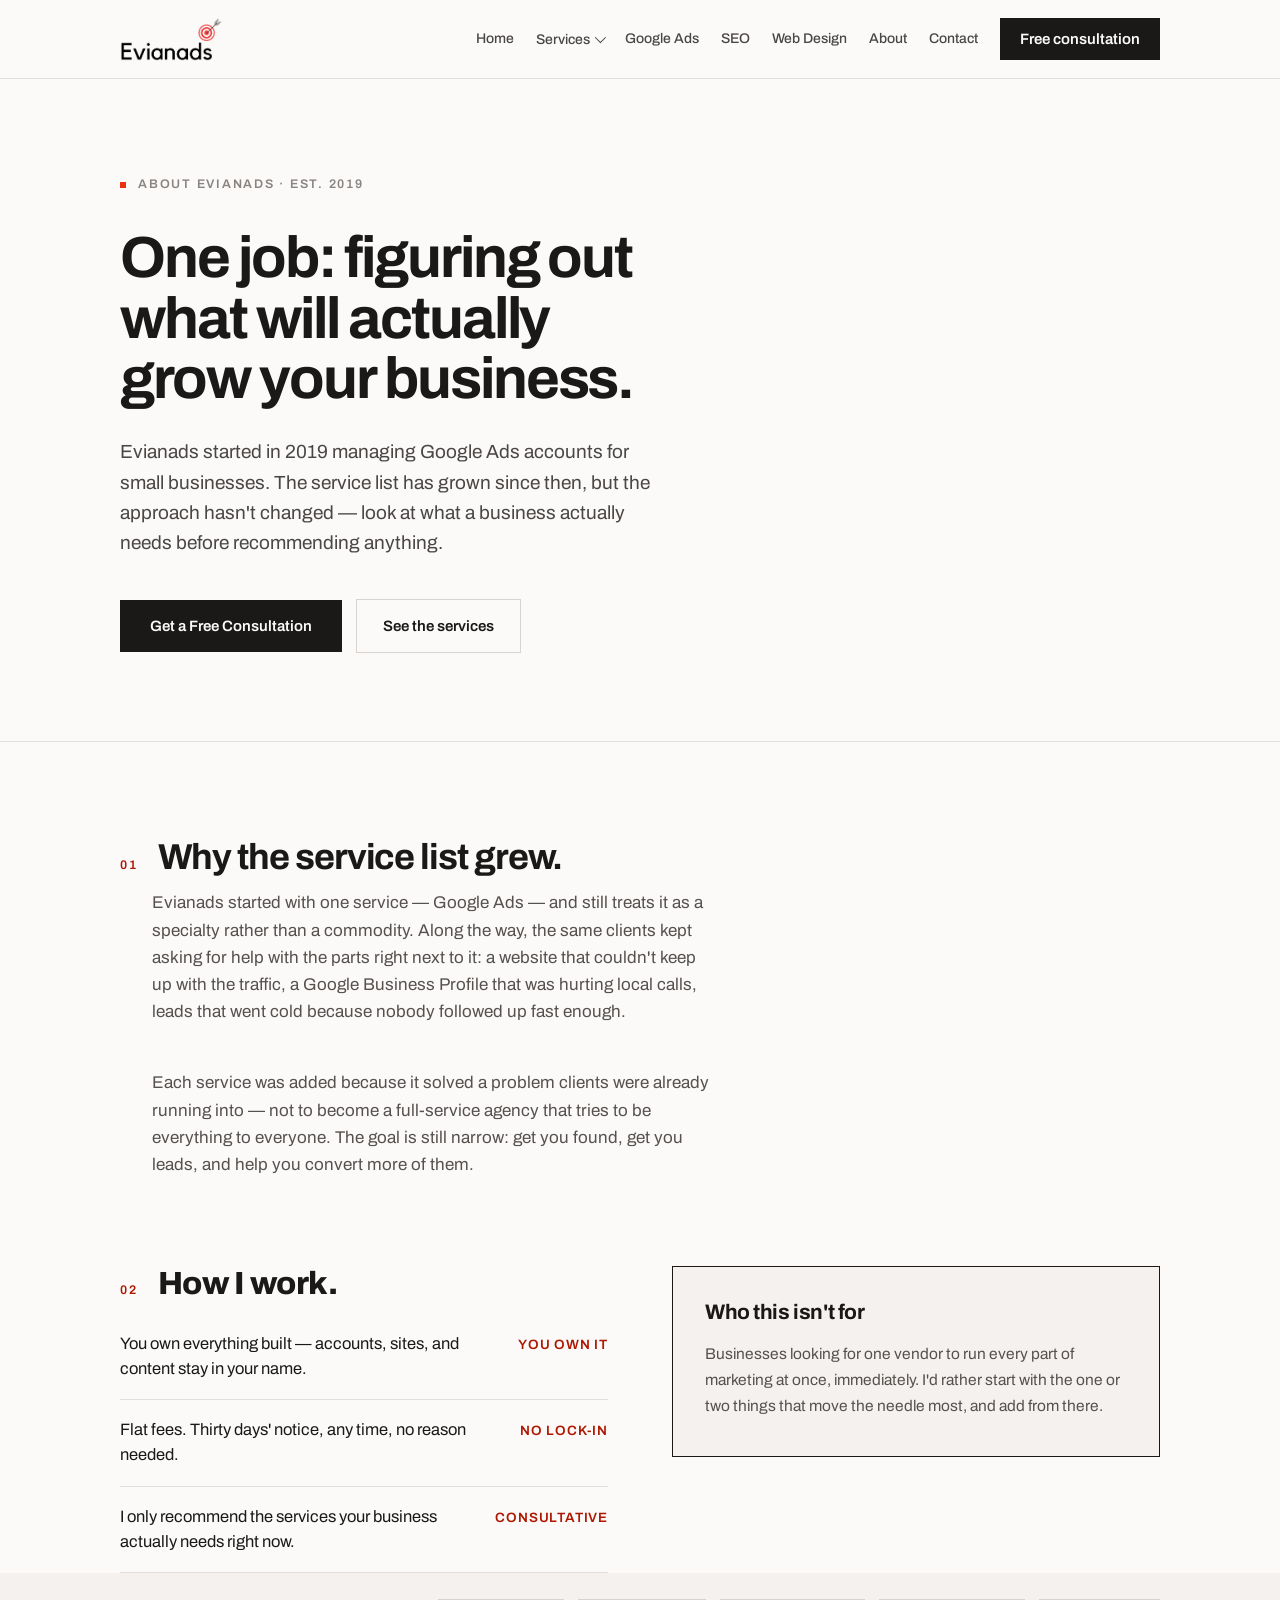
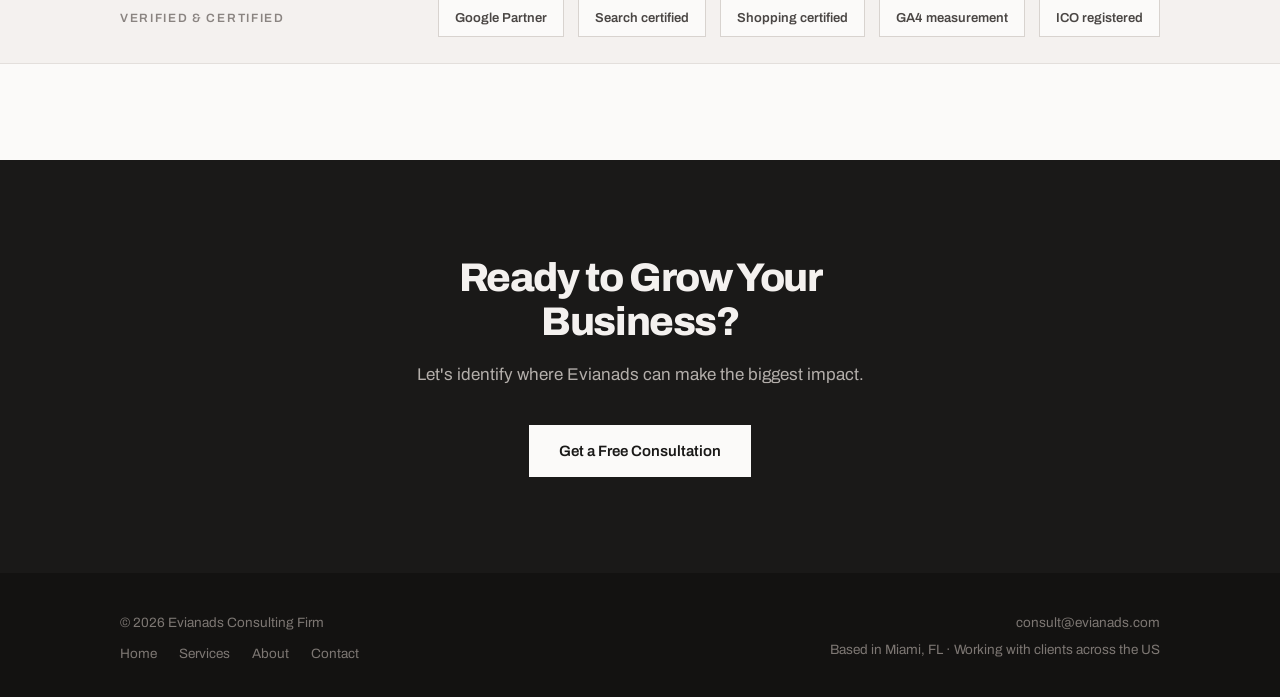
==== about/index.html @ fae13d58 "Add About page" ====
<!DOCTYPE html>
<html lang="en">
<head>
<meta charset="utf-8">
<meta name="viewport" content="width=device-width, initial-scale=1">
<title>About — Evianads</title>
<meta name="description" content="Evianads helps service businesses get found, generate leads, and convert more customers. Here's how the business works, and why the service list looks the way it does.">
<meta name="robots" content="index, follow">
<link rel="canonical" href="https://evianads.com/about/">
<meta name="theme-color" content="#1a1918">

<meta property="og:type" content="website">
<meta property="og:site_name" content="Evianads">
<meta property="og:title" content="About — Evianads">
<meta property="og:description" content="Evianads helps service businesses get found, generate leads, and convert more customers.">
<meta property="og:url" content="https://evianads.com/about/">
<meta name="twitter:card" content="summary_large_image">
<meta name="twitter:title" content="About — Evianads">
<meta name="twitter:description" content="Evianads helps service businesses get found, generate leads, and convert more customers.">

<link rel="icon" href="/assets/favicon.png" type="image/png">
<link rel="apple-touch-icon" href="/assets/favicon.png">
<link rel="preconnect" href="https://fonts.googleapis.com">
<link rel="preconnect" href="https://fonts.gstatic.com" crossorigin>
<link rel="stylesheet" href="/assets/design-system.css">
<link rel="stylesheet" href="/assets/site.css">
</head>
<body>

<header class="site-header">
  <div class="wrap">
    <a href="/" class="brand"><img src="/assets/logo.png" alt="Evianads"></a>
    <button class="nav-toggle" type="button" aria-label="Menu" aria-expanded="false"><span></span><span></span><span></span></button>
    <nav class="site-nav">
      <a href="/" class="nav-link">Home</a>
      <div class="nav-item-dropdown">
        <button class="nav-dropdown-toggle" type="button" aria-haspopup="true" aria-expanded="false">Services <span class="nav-dropdown-caret"></span></button>
        <div class="nav-dropdown-menu">
          <a href="/google-ads/">Google Ads Management</a>
          <a href="/seo/">SEO</a>
          <a href="/ai-search-visibility/">AI Search Visibility</a>
          <a href="/web-design/">Website Design &amp; Development</a>
          <a href="/google-business-profile/">Google Business Profile &amp; Local SEO</a>
          <a href="/email-marketing/">Email Marketing &amp; Lead Generation</a>
          <a href="/lead-automation/">Lead Automation &amp; Business Communications</a>
        </div>
      </div>
      <a href="/google-ads/" class="nav-link">Google Ads</a>
      <a href="/seo/" class="nav-link">SEO</a>
      <a href="/web-design/" class="nav-link">Web Design</a>
      <a href="/about/" class="nav-link">About</a>
      <a href="/contact/" class="nav-link">Contact</a>
      <a href="/contact/" class="btn btn-dark">Free consultation</a>
    </nav>
  </div>
</header>

<section id="top" class="hero">
  <div class="wrap">
    <div class="hero-copy">
      <div class="eyebrow">
        <span class="eyebrow-dot"></span>
        <span class="eyebrow-label">About Evianads · Est. 2019</span>
      </div>
      <h1>One job: figuring out what will actually grow your business.</h1>
      <p class="hero-sub">Evianads started in 2019 managing Google Ads accounts for small businesses. The service list has grown since then, but the approach hasn't changed — look at what a business actually needs before recommending anything.</p>
      <div class="hero-ctas">
        <a href="/contact/" class="btn btn-dark-lg">Get a Free Consultation</a>
        <a href="/#services" class="btn btn-outline">See the services</a>
      </div>
    </div>
  </div>
</section>

<section class="section">
  <div class="section-head">
    <span class="section-num">01</span>
    <h2>Why the service list grew.</h2>
  </div>
  <p class="section-sub">Evianads started with one service — Google Ads — and still treats it as a specialty rather than a commodity. Along the way, the same clients kept asking for help with the parts right next to it: a website that couldn't keep up with the traffic, a Google Business Profile that was hurting local calls, leads that went cold because nobody followed up fast enough.</p>
  <p class="section-sub">Each service was added because it solved a problem clients were already running into — not to become a full-service agency that tries to be everything to everyone. The goal is still narrow: get you found, get you leads, and help you convert more of them.</p>
</section>

<section class="split-section">
  <div class="wrap-inner">
    <div>
      <div class="section-head">
        <span class="section-num">02</span>
        <h2>How I work.</h2>
      </div>
      <div>
        <div class="commitment-row"><span class="commitment-claim">You own everything built — accounts, sites, and content stay in your name.</span><span class="commitment-tag">You own it</span></div>
        <div class="commitment-row"><span class="commitment-claim">Flat fees. Thirty days' notice, any time, no reason needed.</span><span class="commitment-tag">No lock-in</span></div>
        <div class="commitment-row"><span class="commitment-claim">I only recommend the services your business actually needs right now.</span><span class="commitment-tag">Consultative</span></div>
      </div>
    </div>
    <div class="callout">
      <h3>Who this isn't for</h3>
      <p>Businesses looking for one vendor to run every part of marketing at once, immediately. I'd rather start with the one or two things that move the needle most, and add from there.</p>
    </div>
  </div>
</section>

<section class="trust-strip">
  <div class="wrap">
    <span class="trust-label">Verified &amp; certified</span>
    <div class="badge-row">
      <span class="badge">Google Partner</span>
      <span class="badge">Search certified</span>
      <span class="badge">Shopping certified</span>
      <span class="badge">GA4 measurement</span>
      <span class="badge">ICO registered</span>
    </div>
  </div>
</section>

<section class="section-dark cta-band">
  <div class="wrap">
    <h2>Ready to Grow Your Business?</h2>
    <p>Let's identify where Evianads can make the biggest impact.</p>
    <div class="hero-ctas">
      <a href="/contact/" class="btn btn-light" style="padding: 17px 30px; font-size: 15px;">Get a Free Consultation</a>
    </div>
  </div>
</section>

<footer class="site-footer">
  <div class="wrap">
    <div class="footer-brand-col">
      <span>© 2026 Evianads Consulting Firm</span>
      <nav class="footer-nav">
        <a href="/">Home</a>
        <a href="/#services">Services</a>
        <a href="/about/">About</a>
        <a href="/contact/">Contact</a>
      </nav>
    </div>
    <div class="footer-meta">
      <span>consult@evianads.com</span>
      <span>Based in Miami, FL · Working with clients across the US</span>
    </div>
  </div>
</footer>

<script src="/assets/app.js"></script>
</body>
</html>
---- assets/design-system.css ----
/* Modernist — design-system tokens and component classes. This file is the source of truth for the system's look; retune it here and see readme.md. */
@import url('https://fonts.googleapis.com/css2?family=Archivo:wght@400;600;800&display=swap');

:root {
  --color-bg: #f3f2f2;
  --color-surface: #eae9e9;
  --color-text: #201e1d;
  --color-accent: #ec3013;
  --color-accent-2: #e15b47;
  --color-divider: color-mix(in srgb, #201e1d 40%, transparent);

  /* Tonal ramps — generated in OKLCH on one shared lightness scale, so the
     same step of any role matches the others in visual value. */
  --color-neutral-100: #f8f4f4;
  --color-neutral-200: #eae7e7;
  --color-neutral-300: #d7d3d3;
  --color-neutral-400: #bab6b6;
  --color-neutral-500: #9b9797;
  --color-neutral-600: #7d7979;
  --color-neutral-700: #605d5d;
  --color-neutral-800: #444141;
  --color-neutral-900: #2d2b2b;

  --color-accent-100: #fff2ef;
  --color-accent-200: #ffe0d9;
  --color-accent-300: #ffc4b8;
  --color-accent-400: #ff9783;
  --color-accent-500: #ff563c;
  --color-accent-600: #dd2b0f;
  --color-accent-700: #ae1800;
  --color-accent-800: #7c1405;
  --color-accent-900: #4d170e;

  --color-accent-2-100: #fff2ef;
  --color-accent-2-200: #ffe0da;
  --color-accent-2-300: #ffc4b9;
  --color-accent-2-400: #ff9784;
  --color-accent-2-500: #ef6853;
  --color-accent-2-600: #c94b39;
  --color-accent-2-700: #9e3526;
  --color-accent-2-800: #71261b;
  --color-accent-2-900: #471d16;

  --font-heading: "Archivo", system-ui, sans-serif;
  --font-heading-weight: 800;
  --font-body: "Archivo", system-ui, sans-serif;

  --space-1: 4.0px;
  --space-2: 8.0px;
  --space-3: 12.0px;
  --space-4: 16.0px;
  --space-6: 24.0px;
  --space-8: 32.0px;

  --radius-sm: 0px;
  --radius-md: 0px;
  --radius-lg: 0px;

  /* Elevation — derived from the ground: soft ink-tinted shadows on a
     light theme, a hairline edge + ambient darkness on a dark one. */
  --shadow-sm: 0 1px 2px color-mix(in srgb, #2d2b2b 14%, transparent);
  --shadow-md: 0 3px 10px color-mix(in srgb, #2d2b2b 16%, transparent);
  --shadow-lg: 0 12px 32px color-mix(in srgb, #2d2b2b 22%, transparent);
}

body {
  background: var(--color-bg);
  color: var(--color-text);
  font-family: var(--font-body);
}
h1, h2, h3, h4 { font-family: var(--font-heading); font-weight: var(--font-heading-weight); }

.grayscale{filter:grayscale(1) contrast(1.08)}

/* ══════════════════════════════════════════════════════════════════════════
   Components — built with the tokens above. Plain CSS
   on plain HTML: no JavaScript, no build step. Each class is documented in
   readme.md and demonstrated in foundations/ and components/.
   ══════════════════════════════════════════════════════════════════════ */

*, *::before, *::after { box-sizing: border-box; }
body { margin: 0; font-size: 15px; line-height: 1.55; font-weight: 400; }
h1, h2, h3, h4, h5, h6 {
  font-family: var(--font-heading); font-weight: var(--font-heading-weight);
  line-height: 1.12; letter-spacing: -0.015em; margin: 0 0 var(--space-2);
}
h1 { font-size: 42px; }
h2 { font-size: 32px; }
h3 { font-size: 25px; }
h4 { font-size: 20px; }
h5 { font-size: 16px; }
h6 { font-size: 13px; }
h6 { letter-spacing: 0.08em; text-transform: uppercase; }
p { margin: 0 0 var(--space-3); }
a { color: var(--color-accent); text-underline-offset: 3px; }
img { display: block; max-width: 100%; }
figure { margin: 0; }
figcaption {
  font-size: 11px; margin-top: var(--space-1);
  color: color-mix(in srgb, var(--color-text) 55%, transparent);
}
.text-muted { color: color-mix(in srgb, var(--color-text) 55%, transparent); }
:focus { outline: none; }
:focus-visible { outline: 2px solid var(--color-accent); outline-offset: 2px; }
::selection { background: color-mix(in srgb, var(--color-accent) 30%, transparent); }

/* — rules — */
.hr {
  height: 2px; border: 0; margin: var(--space-4) 0;
  background: var(--color-divider);
}

/* — buttons — */
.btn {
  display: inline-flex; align-items: center; justify-content: center; gap: 6px;
  cursor: pointer; text-decoration: none;
  font-family: var(--font-heading); font-weight: var(--font-heading-weight);
  font-size: 14px; line-height: 1.2; color: var(--color-text); /* matches the .input's 14px —
     the pair sits side by side in sign-up rows */
  background: transparent; border: 1px solid transparent;
  padding: var(--space-2) calc(var(--space-3) * 1.2);
  border-radius: var(--radius-md);
}
.btn svg { display: block; }
.btn:disabled { opacity: 0.45; cursor: not-allowed; }
.btn-primary { background: var(--color-accent); color: var(--color-bg); }
.btn-primary:hover { background: var(--color-accent-600); }
.btn-primary:active { background: var(--color-accent-700); }
.btn-secondary { border-color: var(--color-divider); }
.btn-secondary:hover { background: color-mix(in srgb, var(--color-text) 7%, transparent); }
.btn-secondary:active { background: color-mix(in srgb, var(--color-text) 14%, transparent); }
.btn-ghost { color: var(--color-accent); padding-inline: var(--space-1); }
.btn-ghost:hover { background: color-mix(in srgb, var(--color-accent) 10%, transparent); }
.btn-ghost:active { background: color-mix(in srgb, var(--color-accent) 18%, transparent); }
.btn-icon { width: 36px; height: 36px; padding: 0; }
.btn-block { width: 100%; margin-top: var(--space-2); justify-content: flex-start; text-align: left; }

/* — forms — */
.field > label {
  display: block; font-size: 12px; margin-bottom: 5px;
  color: color-mix(in srgb, var(--color-text) 70%, transparent);
}
.input {
  width: 100%; min-height: 36px; padding: 6px 10px; font: inherit;
  font-size: 14px; color: var(--color-text); caret-color: var(--color-accent);
  background: var(--color-surface);
  border: 1px solid var(--color-divider); border-radius: var(--radius-md);
}
.input:hover { border-color: color-mix(in srgb, var(--color-text) 45%, transparent); }
.input:focus-visible { border-color: var(--color-accent); outline-offset: 0; }
textarea.input { min-height: 90px; resize: vertical; }
.radio { display: inline-flex; align-items: center; gap: 8px; cursor: pointer; font-size: 14px; }
.radio input, .seg-opt input {
  position: absolute; opacity: 0; width: 0; height: 0; pointer-events: none;
}
.radio .dot {
  width: 16px; height: 16px; flex: none; border-radius: 50%;
  border: 1.5px solid var(--color-divider);
}
.radio:hover .dot { border-color: var(--color-accent); }
.radio input:checked + .dot {
  border-color: var(--color-accent); background: var(--color-accent);
  box-shadow: inset 0 0 0 4px var(--color-bg);
}
.radio input:focus-visible + .dot { outline: 2px solid var(--color-accent); outline-offset: 2px; }
.seg {
  display: inline-flex; overflow: hidden;
  border: 1px solid var(--color-divider); border-radius: var(--radius-md);
}
.seg-opt {
  display: inline-flex; align-items: center; gap: 6px;
  padding: 7px 12px; font-size: 13px; cursor: pointer;
}
.seg-opt + .seg-opt { border-left: 1px solid var(--color-divider); }
.seg-opt:has(input:checked) { background: var(--color-accent); color: var(--color-bg); }
.seg-opt:not(:has(input:checked)):hover { background: color-mix(in srgb, var(--color-text) 7%, transparent); }
.seg-opt:has(input:focus-visible) { outline: 2px solid var(--color-accent); outline-offset: -2px; }

/* — cards — */
.card {
  display: flex; flex-direction: column; gap: var(--space-2);
  padding: var(--space-3); border-radius: var(--radius-md); background: var(--color-surface);
}
.card-kicker { font-size: 10px; letter-spacing: 0.1em; text-transform: uppercase; color: var(--color-accent); }
.card-title {
  font-family: var(--font-heading); font-weight: var(--font-heading-weight);
  font-size: 17px; line-height: 1.2;
}
.card-body { margin: 0; font-size: 13px; opacity: 0.8; flex: 1; }
.card-meta {
  display: flex; align-items: center; gap: 6px; font-size: 11px;
  color: color-mix(in srgb, var(--color-text) 50%, transparent);
}
.elev-sm { box-shadow: var(--shadow-sm); }
.elev-md { box-shadow: var(--shadow-md); }
.elev-lg { box-shadow: var(--shadow-lg); }

/* — tags — */
.tag {
  display: inline-flex; align-items: center; font-size: 11px;
  letter-spacing: 0.02em; padding: 3px 10px;
  border-radius: calc(var(--radius-md) * 0.75);
}
.tag-accent { background: var(--color-accent-100); color: var(--color-accent-800); }
.tag-accent-2 { background: var(--color-accent-2-100); color: var(--color-accent-2-800); }
.tag-neutral { background: var(--color-neutral-100); color: var(--color-neutral-800); }
.tag-outline { border: 1px solid var(--color-accent); color: var(--color-accent); }

/* — navigation — */
.nav {
  display: flex; align-items: center; gap: var(--space-4);
  padding: var(--space-3) var(--space-4);
  border-bottom: 2px solid var(--color-divider);
}
.nav-brand {
  font-family: var(--font-heading); font-weight: var(--font-heading-weight);
  font-size: 18px; margin-right: auto;
}
.nav a { color: inherit; text-decoration: none; font-size: 14px; }
.nav a:hover, .nav a[aria-current='page'] { color: var(--color-accent); }

/* — tables — */
.table { width: 100%; border-collapse: collapse; font-size: 14px; }
.table th {
  text-align: left; font-size: 11px; letter-spacing: 0.08em; text-transform: uppercase;
  color: color-mix(in srgb, var(--color-text) 60%, transparent);
  padding: var(--space-2); border-bottom: 2px solid var(--color-divider);
}
.table td {
  padding: var(--space-2);
  border-bottom: 1px solid var(--color-divider);
}
.table tbody tr:hover { background: color-mix(in srgb, var(--color-text) 4%, transparent); }

/* — dialog — */
.dialog-backdrop {
  position: fixed; inset: 0; display: grid; place-items: center;
  padding: var(--space-4);
  background: color-mix(in srgb, var(--color-neutral-900) 50%, transparent);
}
.dialog {
  width: min(440px, 100%); display: flex; flex-direction: column; gap: var(--space-3);
  padding: var(--space-4); border-radius: var(--radius-lg);
  background: var(--color-surface); box-shadow: var(--shadow-lg);
}
.dialog-title {
  font-family: var(--font-heading); font-weight: var(--font-heading-weight);
  font-size: 20px;
}
.dialog-body { font-size: 14px; opacity: 0.85; }
.dialog-actions { display: flex; justify-content: flex-end; gap: var(--space-2); margin-top: var(--space-2); }
---- assets/site.css ----
/* Evianads landing page — site-specific styles.
   Built on top of design-system.css (Modernist tokens: accent ramp, fonts).
   Page-literal colors below are taken from the approved design handoff
   (see README "Design Tokens") rather than the design system's own
   --color-bg/--color-text, which don't match this page's palette. */

@import url('https://fonts.googleapis.com/css2?family=Archivo:wght@400;500;600;700;800&display=swap');

:root {
  --bg: #fbfaf9;
  --surface: #fff;
  --surface-alt: #f4f1ef;
  --ink: #1a1918;
  --ink-darker: #131211;
  --text-body: #4a4644;
  --text-body-2: #56514e;
  --text-muted: #6f6a67;
  --text-muted-2: #8a8481;
  --text-faint: #a09a96;
  --on-dark: #f4f1ef;
  --on-dark-muted: #b3aeaa;
  --on-dark-muted-2: #7d7773;
  --on-dark-faint: #a5a09c;
  --border: #e3dfdc;
  --border-strong: #d8d3cf;
  --border-input: #cfc9c5;
  --border-dark: #3a3634;
  --max-width: 1120px;
}

html, body {
  margin: 0;
  padding: 0;
  background: var(--bg);
  color: var(--ink);
  scroll-behavior: smooth;
  font-family: "Archivo", system-ui, sans-serif;
  -webkit-font-smoothing: antialiased;
}
*, *::before, *::after { box-sizing: border-box; }
body { overflow-x: hidden; }
a { color: var(--ink); text-decoration: none; }
a:hover { color: var(--color-accent-700); }
::selection { background: var(--color-accent-200); }
input, select, textarea, button { font-family: "Archivo", system-ui, sans-serif; }
:focus-visible { outline: 2px solid var(--color-accent); outline-offset: 3px; }
img { display: block; max-width: 100%; }

.wrap { max-width: var(--max-width); margin: 0 auto; padding: 0 40px; }

h1, h2, h3, h4 { font-family: "Archivo", system-ui, sans-serif; margin: 0; }

/* — header — */
.site-header {
  position: sticky; top: 0; z-index: 50;
  background: rgba(251, 250, 249, 0.94);
  backdrop-filter: blur(12px);
  border-bottom: 1px solid var(--border);
}
.site-header .wrap {
  min-height: 78px; padding-top: 14px; padding-bottom: 14px;
  display: flex; align-items: center; justify-content: space-between;
  gap: 24px; flex-wrap: wrap;
}
.brand { display: flex; align-items: center; }
.brand img { height: 44px; width: auto; }
.site-nav { display: flex; align-items: center; gap: 22px; flex-wrap: wrap; white-space: nowrap; }
.site-nav a.nav-link { font-size: 14px; font-weight: 500; color: var(--text-body); }
.site-nav a.nav-link:hover { color: var(--ink); }

/* — nav dropdown ("Services") — */
.nav-item-dropdown { position: relative; }
.nav-dropdown-toggle {
  display: flex; align-items: center; gap: 5px; cursor: pointer;
  background: none; border: none; padding: 0; font-family: inherit;
  font-size: 14px; font-weight: 500; color: var(--text-body);
}
.nav-dropdown-toggle:hover { color: var(--ink); }
.nav-dropdown-caret { width: 8px; height: 8px; border-right: 1.5px solid currentColor; border-bottom: 1.5px solid currentColor; transform: rotate(45deg) translateY(-2px); transition: transform 0.15s ease; }
.nav-item-dropdown.open .nav-dropdown-caret { transform: rotate(-135deg) translateY(1px); }
.nav-dropdown-menu {
  position: absolute; top: calc(100% + 18px); left: -16px; z-index: 60;
  min-width: 250px; padding: 10px; background: var(--surface);
  border: 1px solid var(--border-strong); box-shadow: 0 16px 36px rgba(20, 18, 17, 0.14);
  flex-direction: column; gap: 2px; display: none;
}
.nav-item-dropdown:hover .nav-dropdown-menu,
.nav-item-dropdown.open .nav-dropdown-menu { display: flex; }
.nav-dropdown-menu a { padding: 10px 12px; font-size: 14px; font-weight: 500; color: var(--text-body); }
.nav-dropdown-menu a:hover { background: var(--surface-alt); color: var(--ink); }

/* — mobile nav toggle — */
.nav-toggle {
  display: none; width: 40px; height: 40px; padding: 0; border: none; background: none; cursor: pointer;
  flex-direction: column; align-items: center; justify-content: center; gap: 5px;
}
.nav-toggle span { width: 22px; height: 2px; background: var(--ink); display: block; }

@media (max-width: 900px) {
  .nav-toggle { display: flex; }
  .site-nav {
    display: none; position: absolute; top: 100%; left: 0; right: 0;
    flex-direction: column; align-items: stretch; gap: 0; white-space: normal;
    background: var(--surface); border-bottom: 1px solid var(--border);
    padding: 8px 20px 20px;
  }
  .site-header.nav-open .site-nav { display: flex; }
  .site-nav a.nav-link, .nav-dropdown-toggle { width: 100%; padding: 14px 0; justify-content: space-between; border-bottom: 1px solid var(--border); }
  .site-nav .btn { margin-top: 16px; }
  .nav-item-dropdown { width: 100%; }
  .nav-dropdown-menu { position: static; box-shadow: none; border: none; padding: 0 0 6px 14px; min-width: 0; }
  .nav-dropdown-menu a { padding: 12px 0; border-bottom: none; }
}

/* — buttons — */
.btn { display: inline-flex; align-items: center; justify-content: center; gap: 8px; cursor: pointer; border: none; font-size: 15px; font-weight: 600; }
.btn-dark { padding: 12px 20px; background: var(--ink); color: var(--bg); }
.btn-dark:hover { background: var(--color-accent-700); color: var(--bg); }
.btn-dark-lg { padding: 17px 30px; background: var(--ink); color: var(--bg); }
.btn-dark-lg:hover { background: var(--color-accent-700); color: var(--bg); }
.btn-outline { padding: 17px 26px; border: 1px solid var(--border-strong); color: var(--ink); background: transparent; }
.btn-outline:hover { border-color: var(--ink); }
.btn-light { padding: 16px 28px; background: var(--bg); color: var(--ink); }
.btn-light:hover { background: var(--color-accent-200); }
.btn:disabled { opacity: 0.5; cursor: not-allowed; }

/* — hero — */
.hero { border-bottom: 1px solid var(--border); scroll-margin-top: 80px; }
.hero .wrap {
  padding-top: 96px;
  display: grid; grid-template-columns: repeat(auto-fit, minmax(320px, 1fr));
  gap: 80px; align-items: start;
}
.hero-copy { padding-bottom: 88px; }
.eyebrow { display: flex; align-items: center; gap: 12px; margin-bottom: 34px; }
.eyebrow-dot { width: 6px; height: 6px; background: var(--color-accent); display: block; }
.eyebrow-label { font-size: 12.5px; font-weight: 600; letter-spacing: 0.14em; text-transform: uppercase; color: var(--text-muted-2); }
.hero h1 {
  font-size: 58px; line-height: 1.04; font-weight: 700; letter-spacing: -0.035em;
  margin: 0 0 28px; max-width: 15ch; text-wrap: balance;
}
.hero-sub { font-size: 19px; line-height: 1.6; color: var(--text-body); max-width: 50ch; margin: 0 0 40px; text-wrap: pretty; }
.hero-ctas { display: flex; gap: 14px; flex-wrap: wrap; align-items: center; }
.hero-stats {
  margin-top: 44px; padding-top: 26px; border-top: 1px solid var(--border);
  display: grid; grid-template-columns: repeat(auto-fit, minmax(140px, 1fr)); gap: 28px;
}
.hero-stat-value { font-size: 32px; font-weight: 700; letter-spacing: -0.035em; line-height: 1; }
.hero-stat-label { font-size: 13.5px; line-height: 1.45; color: var(--text-muted); margin-top: 9px; }
.hero-media { border-left: 1px solid var(--border); padding: 0 0 88px 48px; align-self: stretch; }
.hero-media figure { aspect-ratio: 3 / 4; overflow: hidden; background: #e6e1de; margin: 0; }
.hero-media img { width: 100%; height: 100%; object-fit: cover; }
.hero-media figcaption { margin-top: 20px; font-size: 14px; line-height: 1.5; color: var(--text-muted); }

/* — trust strip — */
.trust-strip { border-bottom: 1px solid var(--border); background: var(--surface-alt); }
.trust-strip .wrap { padding: 26px 40px; display: flex; align-items: center; gap: 40px; flex-wrap: wrap; justify-content: space-between; }
.trust-label { font-size: 12px; font-weight: 600; letter-spacing: 0.14em; text-transform: uppercase; color: var(--text-muted-2); }
.badge-row { display: flex; align-items: center; gap: 14px; flex-wrap: wrap; }
.badge { display: inline-flex; align-items: center; height: 38px; padding: 0 16px; border: 1px solid var(--border-strong); background: var(--bg); font-size: 13px; font-weight: 600; color: var(--text-body); }

/* — section shell — */
.section { max-width: var(--max-width); margin: 0 auto; padding: 96px 40px 0; scroll-margin-top: 80px; }
.section-head { display: flex; align-items: baseline; gap: 20px; margin-bottom: 12px; }
.section-num { font-size: 12.5px; font-weight: 600; letter-spacing: 0.14em; color: var(--color-accent-700); }
.section-num.on-dark { color: var(--color-accent-400); }
.section h2 { font-size: 36px; font-weight: 700; letter-spacing: -0.03em; line-height: 1.1; }
.section-sub { font-size: 17px; line-height: 1.6; color: var(--text-body-2); max-width: 56ch; margin: 0 0 44px 32px; }
.section-sub.small { font-size: 15px; color: var(--text-muted-2); }

/* — hairline card grid — */
.grid-3 {
  display: grid; grid-template-columns: repeat(auto-fit, minmax(260px, 1fr));
  gap: 1px; background: var(--border); border: 1px solid var(--ink);
}
.card { background: var(--surface); padding: 34px 30px; display: flex; flex-direction: column; gap: 16px; }
.card-num { font-size: 12.5px; font-weight: 600; letter-spacing: 0.12em; color: var(--text-faint); }
.card h3 { font-size: 24px; font-weight: 700; letter-spacing: -0.025em; line-height: 1.15; }
.card p { font-size: 15.5px; line-height: 1.65; color: var(--text-body-2); margin: 0; text-wrap: pretty; }
.card-includes {
  font-size: 14.5px; line-height: 1.85; color: var(--text-muted); white-space: pre-line;
  border-top: 1px solid var(--border); padding-top: 16px; margin-top: auto;
}
.card-cta { font-size: 14.5px; font-weight: 600; color: var(--color-accent-700); border-bottom: 1px solid var(--color-accent); padding-bottom: 3px; align-self: flex-start; }
.card-cta:hover { color: var(--ink); border-color: var(--ink); }

/* — linked list inside a card (solution-category includes) — */
.card-list { list-style: none; margin: 0; padding: 16px 0 0; border-top: 1px solid var(--border); margin-top: auto; display: flex; flex-direction: column; gap: 4px; }
.card-list li a { display: flex; align-items: center; gap: 8px; padding: 6px 0; font-size: 14.5px; font-weight: 600; color: var(--text-body-2); }
.card-list li a:hover { color: var(--color-accent-700); }
.card-list li a::before { content: "→"; color: var(--color-accent); flex: none; }

/* — dark sections — */
.section-dark { margin-top: 96px; background: var(--ink); color: var(--on-dark); scroll-margin-top: 80px; }
.section-dark .wrap { padding: 88px 40px; display: grid; grid-template-columns: repeat(auto-fit, minmax(320px, 1fr)); gap: 80px; align-items: start; }
.section-dark p { font-size: 17px; line-height: 1.65; color: var(--on-dark-muted); margin: 0 0 20px; max-width: 42ch; text-wrap: pretty; }
.section-dark p.emph { color: var(--on-dark); }

.audit-steps .step { display: grid; grid-template-columns: 68px 1fr; gap: 24px; padding: 26px 0; border-top: 1px solid var(--border-dark); align-items: start; }
.step-num { font-size: 13px; font-weight: 600; letter-spacing: 0.1em; color: var(--on-dark-muted-2); padding-top: 4px; }
.step h3 { font-size: 19px; font-weight: 700; margin: 0 0 8px; letter-spacing: -0.015em; }
.step p { font-size: 15.5px; line-height: 1.65; color: var(--on-dark-faint); margin: 0; max-width: none; text-wrap: pretty; }

/* — results — */
.result-sector { font-size: 12.5px; font-weight: 600; letter-spacing: 0.1em; text-transform: uppercase; color: var(--text-muted-2); }
.result-metric { font-size: 42px; font-weight: 700; letter-spacing: -0.04em; line-height: 1; color: var(--color-accent-700); }
.result-metric-label { font-size: 14.5px; color: var(--text-body-2); margin-top: 10px; line-height: 1.4; }
.result-detail { font-size: 14.5px; line-height: 1.6; color: var(--text-muted); border-top: 1px solid var(--border); padding-top: 16px; text-wrap: pretty; }
.result-period { font-size: 13px; color: var(--text-faint); letter-spacing: 0.02em; margin-top: auto; }

/* — commitments / who-not-for — */
.split-section { max-width: var(--max-width); margin: 88px auto 0; padding: 0 40px; scroll-margin-top: 80px; }
.split-section .wrap-inner { display: grid; grid-template-columns: repeat(auto-fit, minmax(320px, 1fr)); gap: 64px; align-items: start; }
.commitment-row { display: grid; grid-template-columns: 1fr auto; gap: 24px; padding: 18px 0; border-bottom: 1px solid var(--border); align-items: baseline; }
.commitment-claim { font-size: 16.5px; line-height: 1.5; color: var(--ink); }
.commitment-tag { font-size: 13.5px; font-weight: 600; letter-spacing: 0.06em; text-transform: uppercase; color: var(--color-accent-700); white-space: nowrap; }
.callout { border: 1px solid var(--ink); padding: 34px 32px 36px; background: var(--surface-alt); }
.callout h3 { font-size: 21px; font-weight: 700; letter-spacing: -0.02em; margin: 0 0 16px; }
.callout p { font-size: 15.5px; line-height: 1.7; color: var(--text-body-2); margin: 0 0 16px; text-wrap: pretty; }
.callout p:last-child { margin-bottom: 0; }

/* — faq — */
.faq-list { border-top: 1px solid var(--ink); }
.faq-item { border-bottom: 1px solid var(--border); }
.faq-q {
  width: 100%; display: flex; align-items: center; justify-content: space-between; gap: 24px;
  padding: 24px 0; background: transparent; border: none; cursor: pointer; text-align: left; color: var(--ink);
}
.faq-q:hover { color: var(--color-accent-700); }
.faq-q-text { font-size: 18px; font-weight: 600; letter-spacing: -0.015em; }
.faq-sign { font-size: 22px; font-weight: 400; line-height: 1; color: var(--color-accent); flex: none; }
.faq-a { max-height: 0; overflow: hidden; transition: max-height 0.32s ease; }
.faq-item.open .faq-a { max-height: 340px; }
.faq-a p { font-size: 16px; line-height: 1.7; color: var(--text-body-2); margin: 0 0 26px; max-width: 62ch; text-wrap: pretty; }

/* — contact — */
.contact-fact { padding: 18px 0; border-top: 1px solid var(--border-dark); }
.contact-fact-label { font-size: 12px; font-weight: 600; letter-spacing: 0.12em; text-transform: uppercase; color: var(--on-dark-muted-2); margin-bottom: 8px; }
.contact-fact-value { font-size: 17px; font-weight: 600; color: var(--on-dark); }
.contact-card { background: var(--surface); color: var(--ink); padding: 40px; }
.form-grid { display: grid; gap: 20px; }
.form-row-2 { display: grid; grid-template-columns: repeat(auto-fit, minmax(180px, 1fr)); gap: 20px; }
.field { display: grid; gap: 8px; }
.field-label { font-size: 12px; font-weight: 600; letter-spacing: 0.1em; text-transform: uppercase; color: var(--text-muted); }
.field input, .field select, .field textarea {
  border: 1px solid var(--border-input); background: #fff; padding: 13px 14px; font-size: 16px; color: var(--ink);
}
.field textarea { resize: vertical; }
.form-note { font-size: 13px; line-height: 1.6; color: var(--text-muted-2); margin: 0; }
.form-error { font-size: 14px; line-height: 1.5; color: var(--color-accent-700); margin: 0; min-height: 0; }
.form-error:empty { display: none; }
.confirm-title { font-size: 26px; font-weight: 700; letter-spacing: -0.025em; margin-bottom: 12px; }
.confirm-body { font-size: 16.5px; line-height: 1.65; color: var(--text-body-2); margin: 0; }
.hidden { display: none !important; }

/* — process grid (light, 4-up) — */
.process-grid { display: grid; grid-template-columns: repeat(auto-fit, minmax(230px, 1fr)); gap: 40px 32px; }
.process-step { border-top: 2px solid var(--ink); padding-top: 20px; }
.process-step-num { font-size: 13px; font-weight: 600; letter-spacing: 0.1em; color: var(--color-accent-700); display: block; margin-bottom: 14px; }
.process-step h3 { font-size: 19px; font-weight: 700; letter-spacing: -0.015em; margin: 0 0 8px; }
.process-step p { font-size: 15px; line-height: 1.6; color: var(--text-body-2); margin: 0; text-wrap: pretty; }

/* — feature split (Google Ads highlight, etc.) — */
.feature-split { background: var(--surface-alt); border-top: 1px solid var(--border); border-bottom: 1px solid var(--border); }
.feature-split .wrap { padding: 84px 40px; display: grid; grid-template-columns: repeat(auto-fit, minmax(320px, 1fr)); gap: 64px; align-items: center; }
.feature-split .eyebrow-label { color: var(--color-accent-700); }
.feature-split h2 { font-size: 34px; font-weight: 700; letter-spacing: -0.03em; line-height: 1.14; margin: 18px 0 20px; max-width: 14ch; }
.feature-split p { font-size: 17px; line-height: 1.65; color: var(--text-body-2); max-width: 46ch; margin: 0 0 30px; text-wrap: pretty; }
.feature-split-list { list-style: none; margin: 0 0 8px; padding: 0; display: flex; flex-direction: column; gap: 14px; }
.feature-split-list li { padding-left: 22px; position: relative; font-size: 15.5px; line-height: 1.5; color: var(--text-body); }
.feature-split-list li::before { content: "—"; position: absolute; left: 0; color: var(--color-accent); font-weight: 700; }

/* — simple centered CTA band — */
.cta-band { text-align: center; }
.cta-band .wrap { padding: 96px 40px; display: block; }
.cta-band h2 { font-size: 40px; letter-spacing: -0.035em; line-height: 1.08; margin: 0 auto 18px; max-width: 16ch; }
.cta-band p { margin: 0 auto 36px; max-width: 46ch; }
.cta-band .hero-ctas { justify-content: center; }

/* — footer — */
.site-footer { background: var(--ink-darker); color: var(--on-dark-muted-2); }
.site-footer .wrap { padding: 40px 40px 32px; display: flex; align-items: flex-start; justify-content: space-between; gap: 32px; flex-wrap: wrap; }
.site-footer span { font-size: 13.5px; }
.footer-brand-col { display: flex; flex-direction: column; gap: 10px; }
.footer-nav { display: flex; gap: 22px; flex-wrap: wrap; }
.footer-nav a { font-size: 13.5px; color: var(--on-dark-muted-2); }
.footer-nav a:hover { color: var(--on-dark); }
.footer-meta { display: flex; flex-direction: column; gap: 6px; align-items: flex-end; text-align: right; }
@media (max-width: 620px) { .footer-meta { align-items: flex-start; text-align: left; } }

/* — breadcrumb (service pages) — */
.eyebrow-link { color: var(--text-muted-2); }
.eyebrow-link:hover { color: var(--color-accent-700); }

/* — simple centered page shell (404, etc.) — */
.simple-shell { max-width: 560px; margin: 0 auto; padding: 96px 40px 120px; }
.simple-shell .eyebrow-label { color: var(--text-muted-2); }
.simple-shell h1 { font-size: 36px; font-weight: 700; letter-spacing: -0.03em; margin: 20px 0 16px; }
.simple-shell .lede { font-size: 16.5px; line-height: 1.6; color: var(--text-body-2); margin: 0 0 40px; }

@media (max-width: 620px) {
  .wrap, .section, .split-section, .simple-shell { padding-left: 20px; padding-right: 20px; }
  .hero h1 { font-size: 40px; }
  .section h2 { font-size: 28px; }
  .feature-split h2 { font-size: 28px; }
  .cta-band h2 { font-size: 30px; }
  .site-footer .wrap { flex-direction: column; }
  .footer-meta { align-items: flex-start; text-align: left; }
}
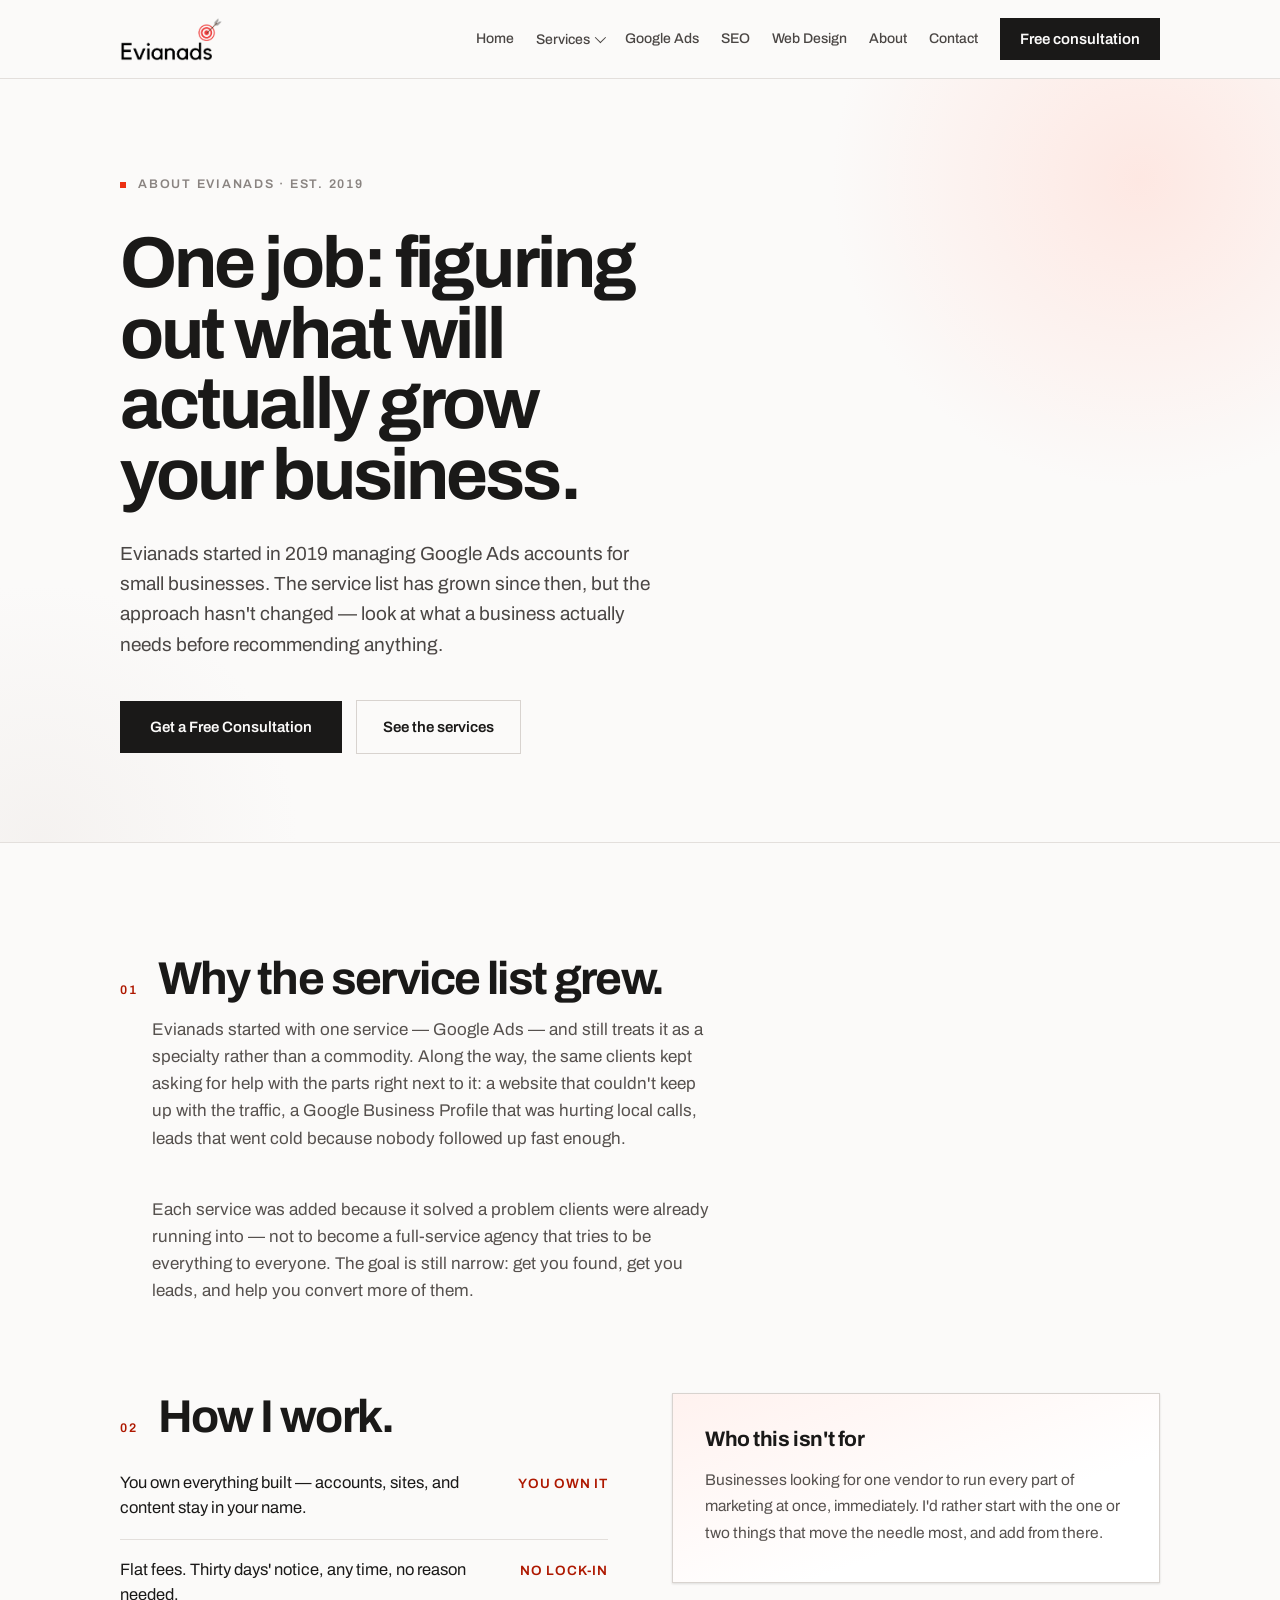
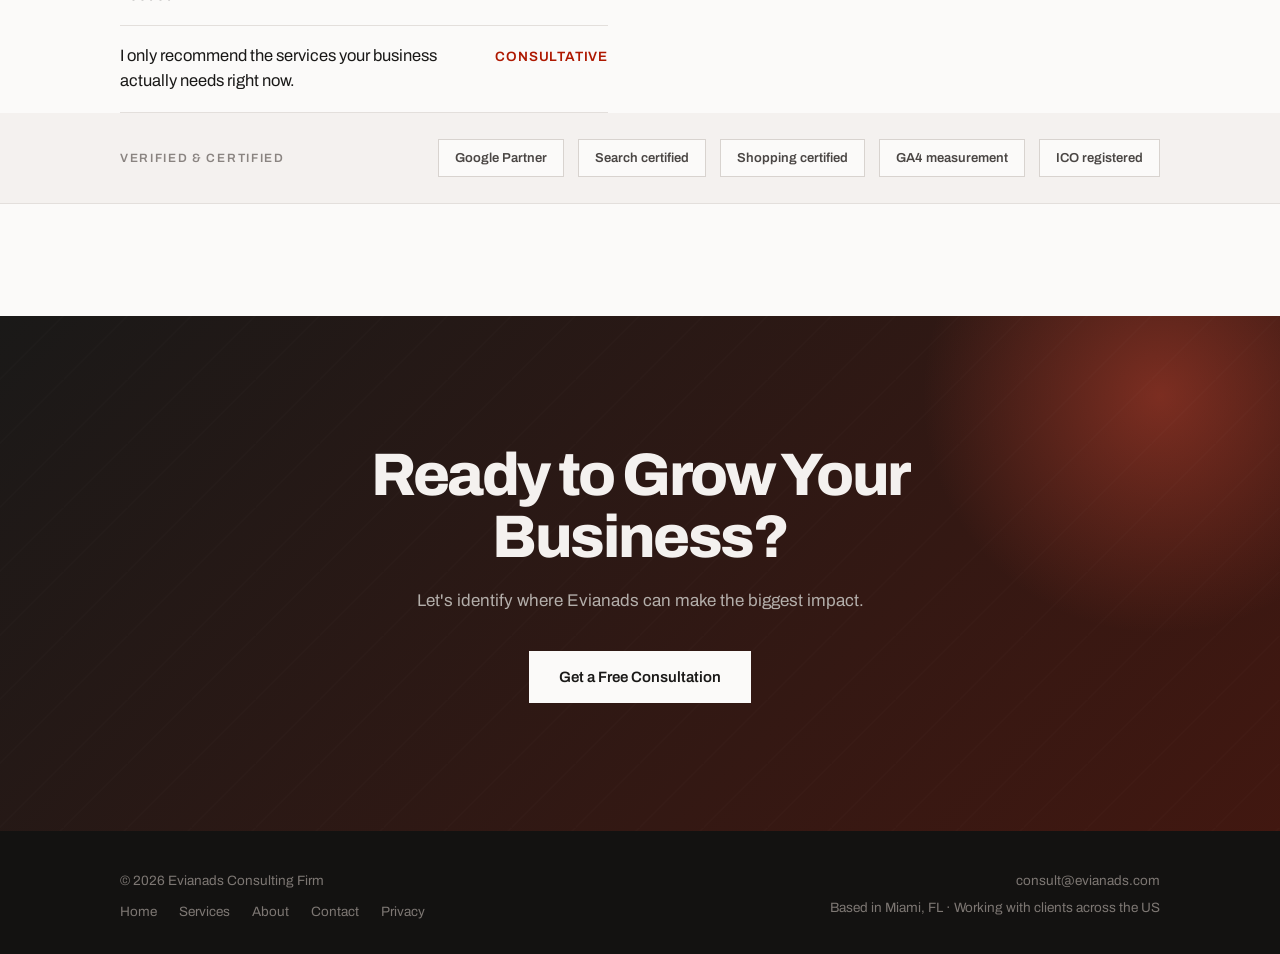
==== commit 6d524351: "Lead routing: HubSpot tracking script, privacy footer link" ====
--- a/about/index.html
+++ b/about/index.html
@@ -133,6 +133,7 @@
         <a href="/#services">Services</a>
         <a href="/about/">About</a>
         <a href="/contact/">Contact</a>
+        <a href="/privacy/">Privacy</a>
       </nav>
     </div>
     <div class="footer-meta">
@@ -142,6 +143,7 @@
   </div>
 </footer>
 
+<script type="text/javascript" id="hs-script-loader" async defer src="//js.hs-scripts.com/REPLACE_PORTAL_ID.js"></script>
 <script src="/assets/app.js"></script>
 </body>
 </html>
--- a/assets/site.css
+++ b/assets/site.css
@@ -113,7 +113,8 @@
 }
 
 /* — buttons — */
-.btn { display: inline-flex; align-items: center; justify-content: center; gap: 8px; cursor: pointer; border: none; font-size: 15px; font-weight: 600; }
+.btn { display: inline-flex; align-items: center; justify-content: center; gap: 8px; cursor: pointer; border: none; font-size: 15px; font-weight: 600; transition: background 0.18s ease, border-color 0.18s ease, transform 0.18s ease; }
+.btn:hover { transform: translateY(-2px); }
 .btn-dark { padding: 12px 20px; background: var(--ink); color: var(--bg); }
 .btn-dark:hover { background: var(--color-accent-700); color: var(--bg); }
 .btn-dark-lg { padding: 17px 30px; background: var(--ink); color: var(--bg); }
@@ -123,6 +124,7 @@
 .btn-light { padding: 16px 28px; background: var(--bg); color: var(--ink); }
 .btn-light:hover { background: var(--color-accent-200); }
 .btn:disabled { opacity: 0.5; cursor: not-allowed; }
+.btn:disabled:hover { transform: none; }
 
 /* — hero — */
 .hero { border-bottom: 1px solid var(--border); scroll-margin-top: 80px; }
@@ -136,8 +138,8 @@
 .eyebrow-dot { width: 6px; height: 6px; background: var(--color-accent); display: block; }
 .eyebrow-label { font-size: 12.5px; font-weight: 600; letter-spacing: 0.14em; text-transform: uppercase; color: var(--text-muted-2); }
 .hero h1 {
-  font-size: 58px; line-height: 1.04; font-weight: 700; letter-spacing: -0.035em;
-  margin: 0 0 28px; max-width: 15ch; text-wrap: balance;
+  font-size: clamp(42px, 6.4vw, 72px); line-height: 0.98; font-weight: 700; letter-spacing: -0.04em;
+  margin: 0 0 28px; max-width: 13ch; text-wrap: balance;
 }
 .hero-sub { font-size: 19px; line-height: 1.6; color: var(--text-body); max-width: 50ch; margin: 0 0 40px; text-wrap: pretty; }
 .hero-ctas { display: flex; gap: 14px; flex-wrap: wrap; align-items: center; }
@@ -152,19 +154,38 @@
 .hero-media img { width: 100%; height: 100%; object-fit: cover; }
 .hero-media figcaption { margin-top: 20px; font-size: 14px; line-height: 1.5; color: var(--text-muted); }
 
+/* — hero diagram (visual panel: the 3-outcome framework, replaces a stock photo) — */
+.hero-diagram { border-left: 1px solid var(--border); padding: 8px 0 88px 48px; align-self: stretch; }
+.hero-diagram-step { display: grid; grid-template-columns: 56px 1fr; gap: 22px; padding: 22px 0; position: relative; }
+.hero-diagram-num {
+  position: relative; width: 56px; height: 56px; flex: none;
+  display: flex; align-items: center; justify-content: center;
+  border: 1.5px solid var(--ink); font-size: 20px; font-weight: 700; letter-spacing: -0.02em;
+  background: var(--bg);
+}
+.hero-diagram-step + .hero-diagram-step .hero-diagram-num::before {
+  content: ""; position: absolute; bottom: 100%; left: 50%; transform: translateX(-50%);
+  width: 1px; height: 22px; background: var(--border-strong);
+}
+.hero-diagram-step.is-accent .hero-diagram-num { background: var(--ink); color: var(--bg); }
+.hero-diagram-body h4 { font-size: 19px; font-weight: 700; letter-spacing: -0.02em; margin: 0 0 6px; }
+.hero-diagram-body p { font-size: 14px; line-height: 1.55; color: var(--text-muted); margin: 0; max-width: 30ch; text-wrap: pretty; }
+.hero-diagram-caption { margin-top: 8px; padding-top: 20px; border-top: 1px solid var(--border); font-size: 14px; line-height: 1.5; color: var(--text-muted); }
+
 /* — trust strip — */
 .trust-strip { border-bottom: 1px solid var(--border); background: var(--surface-alt); }
 .trust-strip .wrap { padding: 26px 40px; display: flex; align-items: center; gap: 40px; flex-wrap: wrap; justify-content: space-between; }
 .trust-label { font-size: 12px; font-weight: 600; letter-spacing: 0.14em; text-transform: uppercase; color: var(--text-muted-2); }
 .badge-row { display: flex; align-items: center; gap: 14px; flex-wrap: wrap; }
-.badge { display: inline-flex; align-items: center; height: 38px; padding: 0 16px; border: 1px solid var(--border-strong); background: var(--bg); font-size: 13px; font-weight: 600; color: var(--text-body); }
+.badge { display: inline-flex; align-items: center; height: 38px; padding: 0 16px; border: 1px solid var(--border-strong); background: var(--bg); font-size: 13px; font-weight: 600; color: var(--text-body); transition: border-color 0.2s ease, color 0.2s ease; }
+.badge:hover { border-color: var(--ink); color: var(--ink); }
 
 /* — section shell — */
-.section { max-width: var(--max-width); margin: 0 auto; padding: 96px 40px 0; scroll-margin-top: 80px; }
+.section { max-width: var(--max-width); margin: 0 auto; padding: 112px 40px 0; scroll-margin-top: 80px; }
 .section-head { display: flex; align-items: baseline; gap: 20px; margin-bottom: 12px; }
 .section-num { font-size: 12.5px; font-weight: 600; letter-spacing: 0.14em; color: var(--color-accent-700); }
 .section-num.on-dark { color: var(--color-accent-400); }
-.section h2 { font-size: 36px; font-weight: 700; letter-spacing: -0.03em; line-height: 1.1; }
+.section h2, .section-head h2 { font-size: clamp(30px, 4vw, 46px); font-weight: 700; letter-spacing: -0.035em; line-height: 1.06; }
 .section-sub { font-size: 17px; line-height: 1.6; color: var(--text-body-2); max-width: 56ch; margin: 0 0 44px 32px; }
 .section-sub.small { font-size: 15px; color: var(--text-muted-2); }
 
@@ -173,9 +194,11 @@
   display: grid; grid-template-columns: repeat(auto-fit, minmax(260px, 1fr));
   gap: 1px; background: var(--border); border: 1px solid var(--ink);
 }
-.card { background: var(--surface); padding: 34px 30px; display: flex; flex-direction: column; gap: 16px; }
+.card { background: var(--surface); padding: 34px 30px; display: flex; flex-direction: column; gap: 16px; transition: background 0.2s ease; }
+.card:hover { background: var(--surface-alt); }
+.card:hover h3 { color: var(--color-accent-700); }
 .card-num { font-size: 12.5px; font-weight: 600; letter-spacing: 0.12em; color: var(--text-faint); }
-.card h3 { font-size: 24px; font-weight: 700; letter-spacing: -0.025em; line-height: 1.15; }
+.card h3 { font-size: 24px; font-weight: 700; letter-spacing: -0.025em; line-height: 1.15; transition: color 0.2s ease; }
 .card p { font-size: 15.5px; line-height: 1.65; color: var(--text-body-2); margin: 0; text-wrap: pretty; }
 .card-includes {
   font-size: 14.5px; line-height: 1.85; color: var(--text-muted); white-space: pre-line;
@@ -190,8 +213,56 @@
 .card-list li a:hover { color: var(--color-accent-700); }
 .card-list li a::before { content: "→"; color: var(--color-accent); flex: none; }
 
+/* — category flow (the 3 core outcomes: large numerals + icon + connector) — */
+.category-flow { position: relative; }
+.card-num-lg { font-size: 46px; font-weight: 800; letter-spacing: -0.03em; line-height: 1; color: var(--color-accent-700); display: block; }
+.category-flow .card-icon-row { display: flex; align-items: center; justify-content: space-between; gap: 12px; }
+.category-flow .grid-3 > .card { position: relative; }
+.category-flow .grid-3 > .card:not(:last-child)::after {
+  content: "→"; position: absolute; top: 50%; right: -14px; transform: translateY(-50%);
+  width: 28px; height: 24px; display: flex; align-items: center; justify-content: center;
+  font-size: 18px; font-weight: 700; color: var(--ink); background: var(--bg); z-index: 2;
+}
+@media (max-width: 860px) { .category-flow .grid-3 > .card:not(:last-child)::after { display: none; } }
+
+/* — icon badge (small square icon container, reused in category cards + service hero) — */
+.icon-badge {
+  width: 44px; height: 44px; flex: none; display: flex; align-items: center; justify-content: center;
+  border: 1.5px solid var(--ink); color: var(--ink); transition: border-color 0.2s ease, color 0.2s ease;
+}
+.icon-badge svg { width: 22px; height: 22px; display: block; }
+.icon-badge.is-lg { width: 60px; height: 60px; }
+.icon-badge.is-lg svg { width: 28px; height: 28px; }
+.icon-badge.is-sm { width: 30px; height: 30px; border-width: 1px; }
+.icon-badge.is-sm svg { width: 15px; height: 15px; }
+.eyebrow.has-icon { margin-bottom: 26px; }
+.icon-badge.on-dark { border-color: var(--border-dark); color: var(--on-dark); }
+
+/* — service feature grid (premium 7-service presentation) — */
+.feature-grid { display: grid; grid-template-columns: repeat(auto-fit, minmax(280px, 1fr)); gap: 2px; background: var(--border); border: 1px solid var(--ink); }
+.service-feature {
+  position: relative; overflow: hidden; background: var(--surface);
+  padding: 38px 32px; display: flex; flex-direction: column; gap: 16px;
+  transition: background 0.2s ease;
+}
+.service-feature::before {
+  content: ""; position: absolute; top: 0; left: 0; right: 0; height: 3px;
+  background: var(--color-accent); transform: scaleX(0); transform-origin: left;
+  transition: transform 0.25s ease;
+}
+.service-feature:hover { background: var(--surface-alt); }
+.service-feature:hover::before { transform: scaleX(1); }
+.service-feature:hover .icon-badge { border-color: var(--color-accent); color: var(--color-accent-700); }
+.service-feature h3 { font-size: 22px; font-weight: 700; letter-spacing: -0.02em; line-height: 1.15; margin: 0; transition: color 0.2s ease; }
+.service-feature:hover h3 { color: var(--color-accent-700); }
+.service-feature p { font-size: 15px; line-height: 1.6; color: var(--text-body-2); margin: 0; flex: 1; text-wrap: pretty; }
+.service-feature .card-cta { align-self: flex-start; }
+.service-feature.is-featured { grid-column: 1 / -1; padding: 46px 40px; }
+.service-feature.is-featured h3 { font-size: 30px; }
+.service-feature.is-featured p { max-width: 60ch; }
+
 /* — dark sections — */
-.section-dark { margin-top: 96px; background: var(--ink); color: var(--on-dark); scroll-margin-top: 80px; }
+.section-dark { margin-top: 112px; background: var(--ink); color: var(--on-dark); scroll-margin-top: 80px; }
 .section-dark .wrap { padding: 88px 40px; display: grid; grid-template-columns: repeat(auto-fit, minmax(320px, 1fr)); gap: 80px; align-items: start; }
 .section-dark p { font-size: 17px; line-height: 1.65; color: var(--on-dark-muted); margin: 0 0 20px; max-width: 42ch; text-wrap: pretty; }
 .section-dark p.emph { color: var(--on-dark); }
@@ -243,7 +314,7 @@
 .field { display: grid; gap: 8px; }
 .field-label { font-size: 12px; font-weight: 600; letter-spacing: 0.1em; text-transform: uppercase; color: var(--text-muted); }
 .field input, .field select, .field textarea {
-  border: 1px solid var(--border-input); background: #fff; padding: 13px 14px; font-size: 16px; color: var(--ink);
+  width: 100%; min-width: 0; border: 1px solid var(--border-input); background: #fff; padding: 13px 14px; font-size: 16px; color: var(--ink);
 }
 .field textarea { resize: vertical; }
 .form-note { font-size: 13px; line-height: 1.6; color: var(--text-muted-2); margin: 0; }
@@ -255,25 +326,36 @@
 
 /* — process grid (light, 4-up) — */
 .process-grid { display: grid; grid-template-columns: repeat(auto-fit, minmax(230px, 1fr)); gap: 40px 32px; }
-.process-step { border-top: 2px solid var(--ink); padding-top: 20px; }
-.process-step-num { font-size: 13px; font-weight: 600; letter-spacing: 0.1em; color: var(--color-accent-700); display: block; margin-bottom: 14px; }
-.process-step h3 { font-size: 19px; font-weight: 700; letter-spacing: -0.015em; margin: 0 0 8px; }
-.process-step p { font-size: 15px; line-height: 1.6; color: var(--text-body-2); margin: 0; text-wrap: pretty; }
+.process-step { position: relative; border-top: 2px solid var(--ink); padding-top: 20px; overflow: hidden; transition: transform 0.25s ease; }
+.process-step:hover { transform: translateY(-6px); }
+.process-step-ghost {
+  position: absolute; top: 4px; right: -6px; font-size: 76px; font-weight: 800; line-height: 1;
+  color: var(--surface-alt); z-index: 0; letter-spacing: -0.04em; user-select: none; pointer-events: none;
+}
+.process-step-num { position: relative; z-index: 1; font-size: 13px; font-weight: 600; letter-spacing: 0.1em; color: var(--color-accent-700); display: block; margin-bottom: 14px; }
+.process-step h3 { position: relative; z-index: 1; font-size: 19px; font-weight: 700; letter-spacing: -0.015em; margin: 0 0 8px; }
+.process-step p { position: relative; z-index: 1; font-size: 15px; line-height: 1.6; color: var(--text-body-2); margin: 0; text-wrap: pretty; }
 
 /* — feature split (Google Ads highlight, etc.) — */
 .feature-split { background: var(--surface-alt); border-top: 1px solid var(--border); border-bottom: 1px solid var(--border); }
-.feature-split .wrap { padding: 84px 40px; display: grid; grid-template-columns: repeat(auto-fit, minmax(320px, 1fr)); gap: 64px; align-items: center; }
+.feature-split .wrap { padding: 108px 40px; display: grid; grid-template-columns: repeat(auto-fit, minmax(320px, 1fr)); gap: 64px; align-items: center; }
 .feature-split .eyebrow-label { color: var(--color-accent-700); }
 .feature-split h2 { font-size: 34px; font-weight: 700; letter-spacing: -0.03em; line-height: 1.14; margin: 18px 0 20px; max-width: 14ch; }
 .feature-split p { font-size: 17px; line-height: 1.65; color: var(--text-body-2); max-width: 46ch; margin: 0 0 30px; text-wrap: pretty; }
-.feature-split-list { list-style: none; margin: 0 0 8px; padding: 0; display: flex; flex-direction: column; gap: 14px; }
+.feature-split-list { list-style: none; margin: 0; padding: 0; display: flex; flex-direction: column; gap: 14px; }
 .feature-split-list li { padding-left: 22px; position: relative; font-size: 15.5px; line-height: 1.5; color: var(--text-body); }
 .feature-split-list li::before { content: "—"; position: absolute; left: 0; color: var(--color-accent); font-weight: 700; }
+.feature-split-visual { border: 1px solid var(--ink); background: var(--bg); padding: 40px 36px; display: flex; flex-direction: column; gap: 24px; }
+.feature-split-visual .icon-badge { margin-bottom: 4px; }
+.feature-split-visual-label { font-size: 12.5px; font-weight: 600; letter-spacing: 0.12em; text-transform: uppercase; color: var(--text-muted-2); }
+
+/* — background/section utilities — */
+.section-alt { background: var(--surface-alt); }
 
 /* — simple centered CTA band — */
 .cta-band { text-align: center; }
-.cta-band .wrap { padding: 96px 40px; display: block; }
-.cta-band h2 { font-size: 40px; letter-spacing: -0.035em; line-height: 1.08; margin: 0 auto 18px; max-width: 16ch; }
+.cta-band .wrap { padding: 128px 40px; display: block; }
+.cta-band h2 { font-size: clamp(34px, 5.5vw, 60px); letter-spacing: -0.04em; line-height: 1.04; margin: 0 auto 18px; max-width: 16ch; }
 .cta-band p { margin: 0 auto 36px; max-width: 46ch; }
 .cta-band .hero-ctas { justify-content: center; }
 
@@ -298,6 +380,237 @@
 .simple-shell h1 { font-size: 36px; font-weight: 700; letter-spacing: -0.03em; margin: 20px 0 16px; }
 .simple-shell .lede { font-size: 16.5px; line-height: 1.6; color: var(--text-body-2); margin: 0 0 40px; }
 
+/* ══════════════════════════════════════════════════════════════════════
+   Art direction upgrade — background rhythm, digital-visual mockups,
+   controlled motion. Extends the flat/hairline system above; nothing
+   above is removed, only overridden with more specific rules.
+   ══════════════════════════════════════════════════════════════════ */
+
+:root {
+  --color-teal: #1c6f6a; /* one controlled complementary accent — mockups only, never UI/buttons */
+  --gradient-dark: linear-gradient(135deg, var(--ink) 0%, var(--color-accent-900) 130%);
+}
+
+/* — motion (guarded by reduced-motion) — */
+@keyframes ev-float { 0%, 100% { transform: translateY(0); } 50% { transform: translateY(-8px); } }
+[data-reveal] { opacity: 0; transform: translateY(22px); transition: opacity 0.6s ease, transform 0.6s ease; }
+[data-reveal].is-visible { opacity: 1; transform: translateY(0); }
+.mock-float { animation: ev-float 5s ease-in-out infinite; }
+.mock-float-slow { animation: ev-float 7s ease-in-out infinite; animation-delay: 0.6s; }
+@media (prefers-reduced-motion: reduce) {
+  [data-reveal] { opacity: 1; transform: none; transition: none; }
+  .mock-float, .mock-float-slow { animation: none !important; }
+}
+
+/* — hero: soft gradient glow instead of flat bg — */
+.hero { position: relative; overflow: hidden; }
+.hero::before {
+  content: ""; position: absolute; top: -220px; right: -180px; width: 640px; height: 640px;
+  background: radial-gradient(circle, var(--color-accent-200) 0%, transparent 68%);
+  opacity: 0.7; pointer-events: none; z-index: 0;
+}
+.hero::after {
+  content: ""; position: absolute; bottom: -260px; left: -220px; width: 520px; height: 520px;
+  background: radial-gradient(circle, var(--surface-alt) 0%, transparent 70%);
+  opacity: 0.9; pointer-events: none; z-index: 0;
+}
+.hero .wrap { position: relative; z-index: 1; }
+
+/* — section tint: alternates the page away from one continuous white canvas — */
+.section-tint { background: linear-gradient(180deg, var(--color-accent-100) 0%, var(--surface-alt) 100%); }
+.section-tint .wrap { padding-top: 100px; padding-bottom: 100px; }
+
+/* — dark sections: gradient + soft glow + faint texture instead of flat ink — */
+.section-dark { position: relative; overflow: hidden; background: var(--gradient-dark); }
+.section-dark::before {
+  content: ""; position: absolute; top: -160px; right: -120px; width: 480px; height: 480px;
+  background: radial-gradient(circle, color-mix(in srgb, var(--color-accent-500) 35%, transparent) 0%, transparent 70%);
+  pointer-events: none;
+}
+.section-dark::after {
+  content: ""; position: absolute; inset: 0;
+  background-image: linear-gradient(135deg, transparent 48%, color-mix(in srgb, #fff 4%, transparent) 49%, transparent 51%);
+  background-size: 64px 64px; opacity: 0.4; pointer-events: none;
+}
+.section-dark .wrap { position: relative; z-index: 1; }
+
+/* — feature-split spotlight modifier (Google Ads homepage section) — */
+.feature-split.is-spotlight { background: var(--gradient-dark); border-top: none; border-bottom: none; position: relative; overflow: hidden; }
+.feature-split.is-spotlight::before {
+  content: ""; position: absolute; top: -140px; left: -100px; width: 420px; height: 420px;
+  background: radial-gradient(circle, color-mix(in srgb, var(--color-accent-500) 30%, transparent) 0%, transparent 70%);
+  pointer-events: none;
+}
+.feature-split.is-spotlight .wrap { position: relative; z-index: 1; }
+.feature-split.is-spotlight .eyebrow-label { color: var(--color-accent-400); }
+.feature-split.is-spotlight .eyebrow-dot { background: var(--color-accent-400); }
+.feature-split.is-spotlight h2 { color: var(--on-dark); }
+.feature-split.is-spotlight p { color: var(--on-dark-muted); }
+.feature-split.is-spotlight .feature-split-visual { background: var(--surface); border-color: transparent; box-shadow: var(--shadow-lg); }
+.feature-split.is-spotlight .feature-split-visual-label { color: var(--text-muted-2); }
+
+/* — hairline grids, richened: shadowed/tinted cards with hover lift, replacing flat hairline dividers — */
+.grid-3, .feature-grid { background: transparent; border: none; gap: 20px; }
+.grid-3 > .card, .service-feature {
+  border: 1px solid var(--border-strong); background: var(--surface-alt);
+  box-shadow: var(--shadow-sm); transition: transform 0.22s ease, box-shadow 0.22s ease, background 0.2s ease;
+}
+.grid-3 > .card:hover, .service-feature:hover { transform: translateY(-6px); box-shadow: var(--shadow-lg); background: var(--surface); }
+.grid-3 > .card:not(:last-child)::after { background: transparent; }
+.service-feature.is-featured { background: var(--color-accent-100); }
+.service-feature.is-featured:hover { background: var(--color-accent-200); }
+.service-feature:nth-child(3n+3):not(.is-featured) { background: var(--surface); }
+.service-feature::before { height: 4px; }
+.service-feature:hover .icon-badge { background: var(--color-accent); color: #fff; }
+
+/* — category-flow: each of the 3 outcomes gets its own visual identity — */
+.category-flow .grid-3 > .card:nth-child(1) { background: var(--color-accent-100); }
+.category-flow .grid-3 > .card:nth-child(2) { background: var(--surface); }
+.category-flow .grid-3 > .card:nth-child(3) { background: var(--ink); color: var(--on-dark); border-color: var(--border-dark); }
+.category-flow .grid-3 > .card:nth-child(3):hover { background: var(--ink-darker); }
+.category-flow .grid-3 > .card:nth-child(3) h3,
+.category-flow .grid-3 > .card:nth-child(3) .card-num-lg { color: var(--on-dark); }
+.category-flow .grid-3 > .card:nth-child(3) p,
+.category-flow .grid-3 > .card:nth-child(3) .card-list li a { color: var(--on-dark-muted); }
+.category-flow .grid-3 > .card:nth-child(3) .card-list { border-color: var(--border-dark); }
+.category-flow .grid-3 > .card:nth-child(3) .card-list li a:hover { color: var(--on-dark); }
+.category-flow .grid-3 > .card:nth-child(3) .icon-badge { background: color-mix(in srgb, #fff 12%, transparent); color: var(--on-dark); }
+.category-flow .grid-3 > .card:not(:last-child)::after { color: var(--color-accent-700); font-size: 20px; }
+
+/* — icon badges: filled with accent tint, more color, less outline-only — */
+.icon-badge { background: var(--color-accent-100); border-color: transparent; color: var(--color-accent-700); }
+.icon-badge.on-dark { background: color-mix(in srgb, #fff 10%, transparent); color: var(--on-dark); border-color: transparent; }
+
+/* — callout: subtle accent-tinted gradient instead of flat surface-alt — */
+.callout { background: linear-gradient(160deg, var(--color-accent-100) 0%, var(--surface) 65%); box-shadow: var(--shadow-sm); border-color: var(--border-strong); }
+
+/* — process: faint connecting line above the steps on wide screens — */
+.process-grid { position: relative; }
+.process-grid::before {
+  content: ""; position: absolute; top: -22px; left: 0; right: 0; height: 2px; display: none;
+  background-image: repeating-linear-gradient(90deg, var(--color-accent-300) 0 10px, transparent 10px 20px);
+}
+@media (min-width: 780px) { .process-grid::before { display: block; } }
+
+/* — digital-visual mockups: hero stack + per-service hero visuals (no stock imagery, hand-built) — */
+.hero-visual { align-self: stretch; padding: 8px 0 40px; }
+.hero-visual-caption { margin-top: 20px; font-size: 13.5px; font-weight: 600; letter-spacing: 0.06em; text-transform: uppercase; color: var(--text-muted-2); }
+.service-hero-visual { align-self: stretch; padding: 8px 0 40px; position: relative; min-height: 300px; }
+.mock-glow {
+  position: absolute; inset: -40px; z-index: 0;
+  background: radial-gradient(circle at 60% 30%, color-mix(in srgb, var(--color-accent-500) 22%, transparent) 0%, transparent 65%);
+  pointer-events: none;
+}
+.mock-stack { position: relative; z-index: 1; min-height: 370px; }
+.mock-card {
+  position: relative; width: 100%; max-width: 340px; background: var(--surface);
+  border: 1px solid var(--border-strong); box-shadow: var(--shadow-lg); padding: 18px 20px;
+}
+.mock-stack .mock-card { position: absolute; }
+.mock-browser-bar { display: flex; align-items: center; gap: 6px; margin-bottom: 14px; }
+.mock-dot { width: 7px; height: 7px; border-radius: 50%; background: var(--border-strong); flex: none; }
+.mock-url { margin-left: 8px; font-size: 11px; color: var(--text-faint); background: var(--surface-alt); padding: 3px 10px; flex: 1; }
+.mock-line { height: 8px; background: var(--border); margin-bottom: 8px; }
+.mock-line.w-70 { width: 70%; } .mock-line.w-90 { width: 90%; } .mock-line.w-50 { width: 50%; } .mock-line.w-40 { width: 40%; }
+.mock-title-line { height: 12px; background: var(--ink); opacity: 0.85; width: 62%; margin-bottom: 10px; }
+.mock-tag {
+  display: inline-flex; align-items: center; font-size: 10px; font-weight: 700; letter-spacing: 0.06em;
+  text-transform: uppercase; color: var(--color-accent-700); background: var(--color-accent-100);
+  padding: 3px 8px; margin-bottom: 10px;
+}
+.mock-sparkline { display: block; margin-top: 12px; overflow: visible; }
+.mock-sparkline path { fill: none; stroke: var(--color-accent-500); stroke-width: 2; }
+.mock-sparkline circle { fill: var(--color-accent-600); }
+.mock-status-pill {
+  display: inline-flex; align-items: center; gap: 6px; font-size: 11px; font-weight: 700;
+  letter-spacing: 0.04em; text-transform: uppercase; padding: 4px 10px;
+}
+.mock-status-pill.is-new { background: var(--surface-alt); color: var(--text-muted); }
+.mock-status-pill.is-booked { background: var(--color-accent-100); color: var(--color-accent-700); }
+.mock-status-pill.is-booked::before { content: ""; width: 6px; height: 6px; border-radius: 50%; background: var(--color-accent-600); }
+.mock-arrow-sep { text-align: center; color: var(--text-faint); font-size: 13px; margin: 8px 0; }
+.mock-rank-row { display: flex; align-items: center; gap: 12px; padding: 10px 0; border-bottom: 1px solid var(--border); }
+.mock-rank-row:last-child { border-bottom: none; }
+.mock-rank-badge {
+  width: 26px; height: 26px; flex: none; display: flex; align-items: center; justify-content: center;
+  font-size: 12px; font-weight: 700; border: 1px solid var(--border-strong); color: var(--text-muted);
+}
+.mock-rank-body { flex: 1; min-width: 0; }
+.mock-rank-row.is-you { background: var(--color-accent-100); margin: 0 -14px; padding: 10px 14px; }
+.mock-rank-row.is-you .mock-rank-badge { background: var(--color-accent); color: #fff; border-color: var(--color-accent); }
+.mock-chat-bubble { background: var(--surface-alt); border: 1px solid var(--border); padding: 18px 20px; }
+.mock-sparkle { color: var(--color-teal); }
+.mock-cite { display: inline-flex; align-items: center; gap: 6px; font-size: 11px; font-weight: 700; color: var(--color-teal); margin-top: 12px; }
+.mock-frame-browser .mock-frame-body { padding: 16px; display: grid; gap: 8px; }
+.mock-frame-phone {
+  position: absolute; width: 108px; border: 6px solid var(--ink); border-radius: 14px; background: var(--surface);
+  box-shadow: var(--shadow-lg); overflow: hidden; z-index: 2;
+}
+.mock-frame-phone .mock-frame-body { padding: 10px; display: grid; gap: 6px; }
+.mock-listing-row { display: flex; align-items: center; gap: 12px; padding: 12px 0; border-bottom: 1px solid var(--border); }
+.mock-listing-row:last-child { border-bottom: none; }
+.mock-pin { width: 30px; height: 30px; flex: none; display: flex; align-items: center; justify-content: center; background: var(--color-accent-100); color: var(--color-accent-700); }
+.mock-stars { color: var(--color-accent-500); font-size: 12px; letter-spacing: 1px; }
+.mock-envelope-row { display: flex; align-items: center; gap: 14px; }
+.mock-envelope { width: 42px; height: 32px; flex: none; border: 1.5px solid var(--border-strong); position: relative; background: var(--surface); }
+.mock-envelope::before { content: ""; position: absolute; top: 0; left: 0; right: 0; height: 16px; border-bottom: 1.5px solid var(--border-strong); clip-path: polygon(0 0, 50% 100%, 100% 0); }
+.mock-flow-node {
+  display: flex; align-items: center; gap: 10px; padding: 12px 16px; background: var(--surface);
+  border: 1px solid var(--border-strong); box-shadow: var(--shadow-sm); font-size: 13.5px; font-weight: 600;
+}
+.mock-flow-connector { width: 2px; height: 22px; background: var(--color-accent-300); margin-left: 27px; }
+
+/* — photography (selective real-world images; complements the digital visuals above, never replaces them) — */
+.hero-visual-photo {
+  position: absolute; width: 116px; height: 148px; z-index: 4;
+  border: 1px solid var(--border-strong); box-shadow: var(--shadow-lg); background: var(--surface);
+  overflow: hidden;
+}
+.hero-visual-photo img { width: 100%; height: 100%; object-fit: cover; display: block; }
+
+.section-photo-accent {
+  position: absolute; width: 180px; height: 230px; z-index: 2;
+  border: 1px solid var(--border-strong); box-shadow: var(--shadow-lg); overflow: hidden; background: var(--surface);
+}
+.section-photo-accent img { width: 100%; height: 100%; object-fit: cover; display: block; }
+
+.spotlight-photo-accent {
+  width: 100%; max-width: 200px; aspect-ratio: 4 / 5; overflow: hidden;
+  border: 1px solid var(--border-dark); box-shadow: var(--shadow-lg); align-self: flex-end;
+}
+.spotlight-photo-accent img { width: 100%; height: 100%; object-fit: cover; display: block; }
+
+.section-dark.has-photo {
+  background-image:
+    linear-gradient(135deg, color-mix(in srgb, var(--ink) 92%, transparent) 0%, color-mix(in srgb, var(--color-accent-900) 85%, transparent) 130%),
+    var(--section-photo);
+  background-size: cover; background-position: center;
+}
+
+.photo-feature-media {
+  width: 100%; aspect-ratio: 21 / 9; overflow: hidden;
+  border: 1px solid var(--border-strong); box-shadow: var(--shadow-lg);
+}
+.photo-feature-media img { width: 100%; height: 100%; object-fit: cover; display: block; }
+.photo-feature-caption { margin-top: 22px; font-size: 14.5px; line-height: 1.6; color: var(--text-muted); max-width: 60ch; }
+
+.service-hero-photo {
+  position: absolute; width: 150px; height: 190px; z-index: 3;
+  border: 1px solid var(--border-strong); box-shadow: var(--shadow-lg); overflow: hidden; background: var(--surface);
+}
+.service-hero-photo img { width: 100%; height: 100%; object-fit: cover; display: block; }
+
+@media (max-width: 780px) {
+  .mock-stack { min-height: 320px; }
+  .mock-card { max-width: 280px; }
+  .hero::before, .hero::after, .mock-glow { opacity: 0.4; }
+  .section-photo-accent { display: none; }
+}
+
+@media (max-width: 480px) {
+  .hero-visual-photo, .service-hero-photo { display: none; }
+}
+
 @media (max-width: 620px) {
   .wrap, .section, .split-section, .simple-shell { padding-left: 20px; padding-right: 20px; }
   .hero h1 { font-size: 40px; }
@@ -306,4 +619,6 @@
   .cta-band h2 { font-size: 30px; }
   .site-footer .wrap { flex-direction: column; }
   .footer-meta { align-items: flex-start; text-align: left; }
-}
+  .section-tint .wrap { padding-top: 64px; padding-bottom: 64px; }
+  .mock-float, .mock-float-slow { animation: none; }
+}
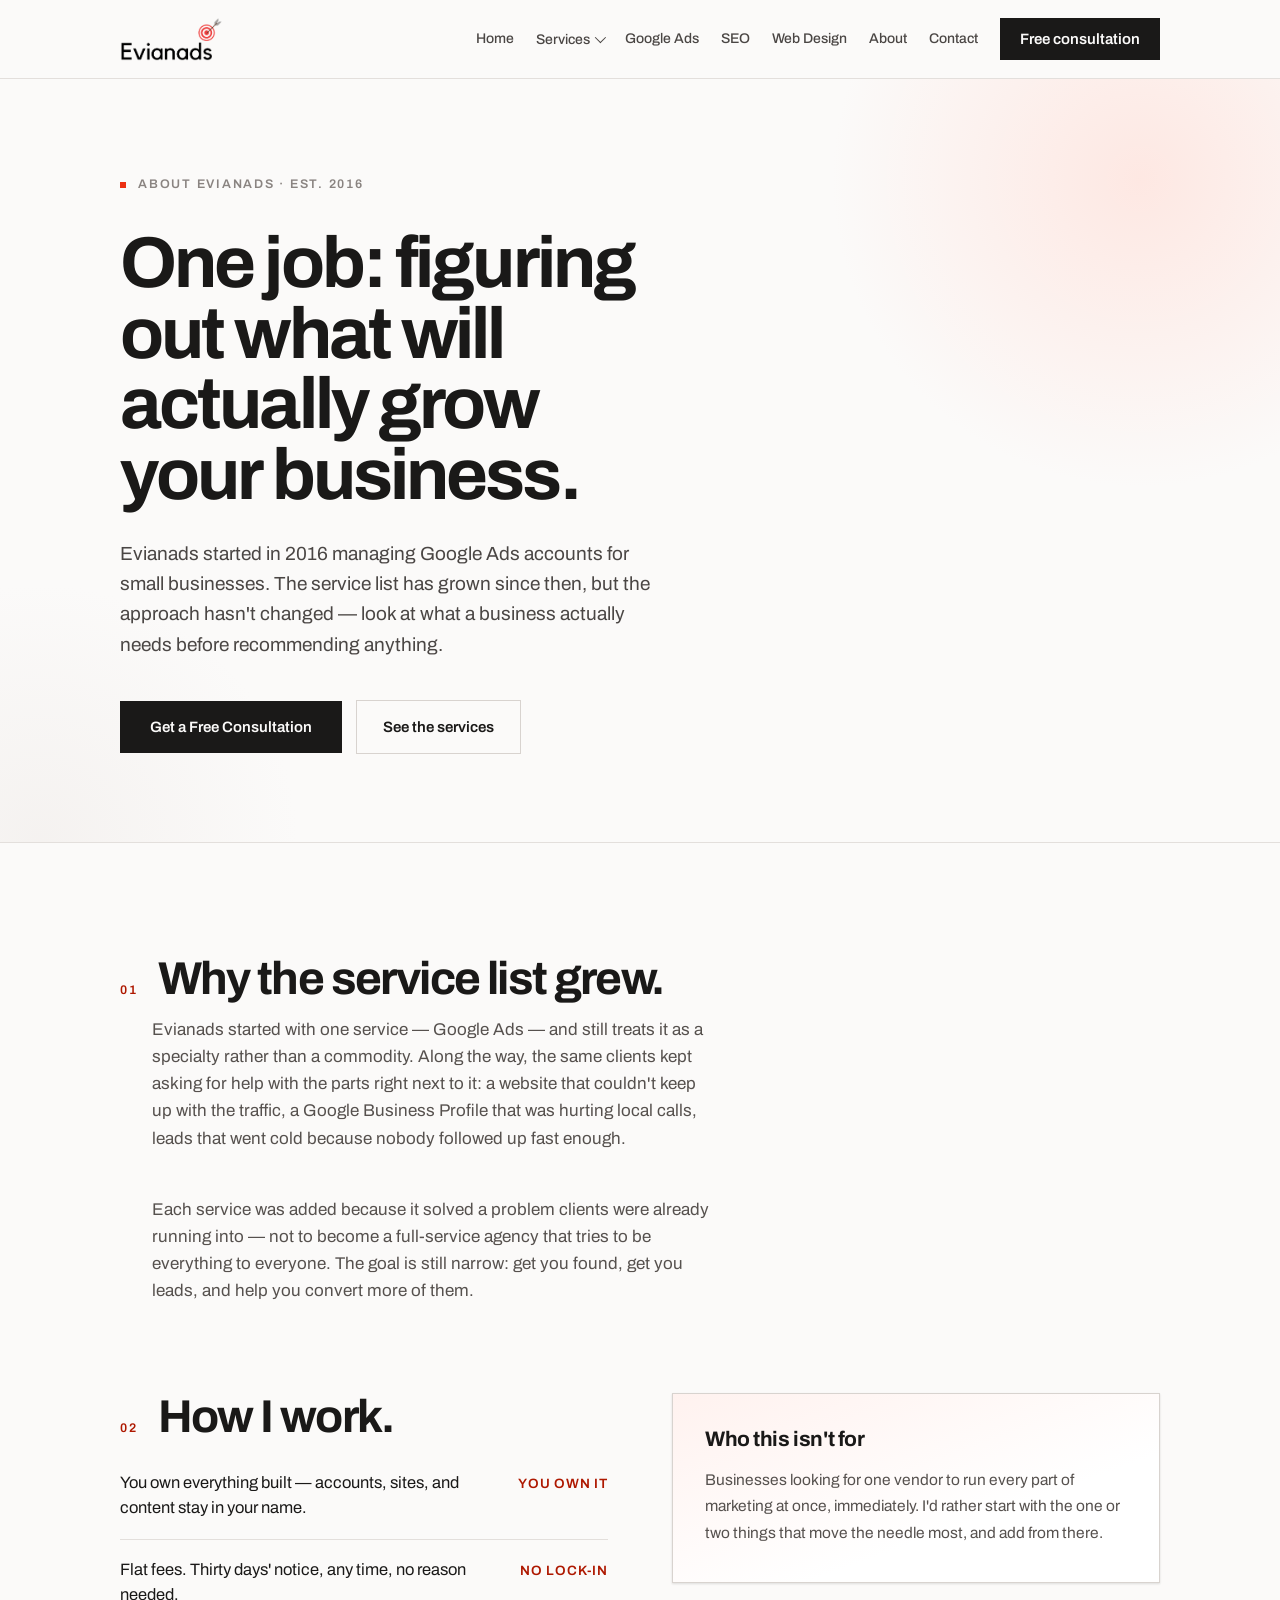
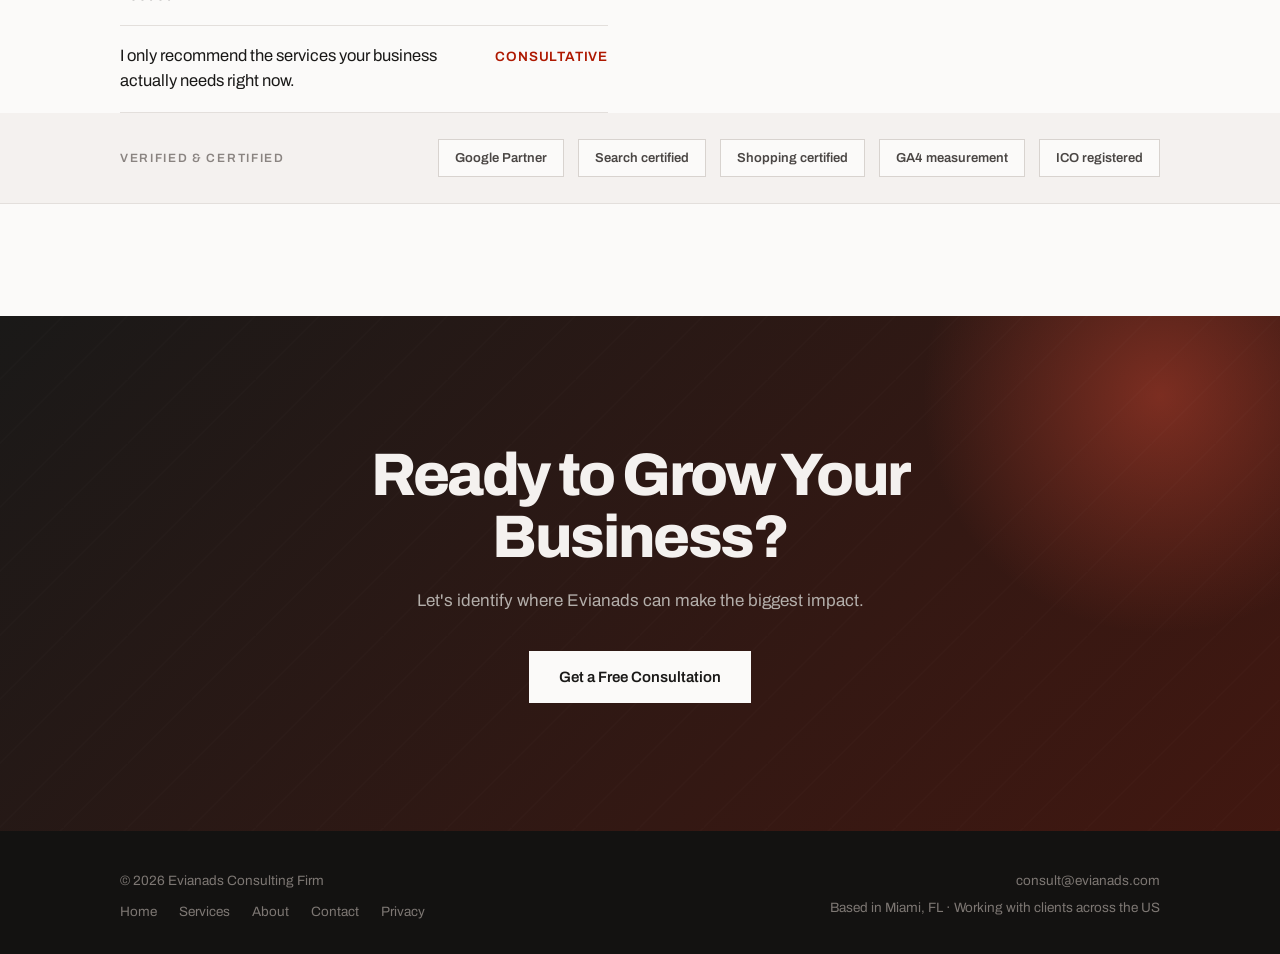
==== commit 62abdc3a: "Update hero stats and correct founding year to 2016 - Replace homepage hero-stats block (3 outcomes " ====
--- a/about/index.html
+++ b/about/index.html
@@ -36,12 +36,13 @@
       <div class="nav-item-dropdown">
         <button class="nav-dropdown-toggle" type="button" aria-haspopup="true" aria-expanded="false">Services <span class="nav-dropdown-caret"></span></button>
         <div class="nav-dropdown-menu">
+          <a href="/seo/">SEO</a>
+          <a href="/google-business-profile/">Google Business Profile &amp; Local SEO</a>
+          <a href="/ai-search-visibility/">AI Search Visibility</a>
           <a href="/google-ads/">Google Ads Management</a>
-          <a href="/seo/">SEO</a>
-          <a href="/ai-search-visibility/">AI Search Visibility</a>
+          <a href="/email-marketing/">Email Marketing &amp; Lead Generation</a>
+          <a href="/chatgpt-ads/">ChatGPT Ads Management</a>
           <a href="/web-design/">Website Design &amp; Development</a>
-          <a href="/google-business-profile/">Google Business Profile &amp; Local SEO</a>
-          <a href="/email-marketing/">Email Marketing &amp; Lead Generation</a>
           <a href="/lead-automation/">Lead Automation &amp; Business Communications</a>
         </div>
       </div>
@@ -60,10 +61,10 @@
     <div class="hero-copy">
       <div class="eyebrow">
         <span class="eyebrow-dot"></span>
-        <span class="eyebrow-label">About Evianads · Est. 2019</span>
+        <span class="eyebrow-label">About Evianads · Est. 2016</span>
       </div>
       <h1>One job: figuring out what will actually grow your business.</h1>
-      <p class="hero-sub">Evianads started in 2019 managing Google Ads accounts for small businesses. The service list has grown since then, but the approach hasn't changed — look at what a business actually needs before recommending anything.</p>
+      <p class="hero-sub">Evianads started in 2016 managing Google Ads accounts for small businesses. The service list has grown since then, but the approach hasn't changed — look at what a business actually needs before recommending anything.</p>
       <div class="hero-ctas">
         <a href="/contact/" class="btn btn-dark-lg">Get a Free Consultation</a>
         <a href="/#services" class="btn btn-outline">See the services</a>
@@ -143,7 +144,7 @@
   </div>
 </footer>
 
-<script type="text/javascript" id="hs-script-loader" async defer src="//js.hs-scripts.com/REPLACE_PORTAL_ID.js"></script>
+<script type="text/javascript" id="hs-script-loader" async defer src="//js.hs-scripts.com/247267235.js"></script>
 <script src="/assets/app.js"></script>
 </body>
 </html>
--- a/assets/site.css
+++ b/assets/site.css
@@ -594,6 +594,13 @@
 .photo-feature-media img { width: 100%; height: 100%; object-fit: cover; display: block; }
 .photo-feature-caption { margin-top: 22px; font-size: 14.5px; line-height: 1.6; color: var(--text-muted); max-width: 60ch; }
 
+.feature-mockup-panel {
+  width: 100%; background: var(--surface-alt); border: 1px solid var(--border-strong);
+  box-shadow: var(--shadow-lg); padding: 48px 40px;
+  display: flex; align-items: center; justify-content: center; gap: 32px; flex-wrap: wrap;
+}
+.feature-mockup-panel .mock-card { margin: 0; }
+
 .service-hero-photo {
   position: absolute; width: 150px; height: 190px; z-index: 3;
   border: 1px solid var(--border-strong); box-shadow: var(--shadow-lg); overflow: hidden; background: var(--surface);
